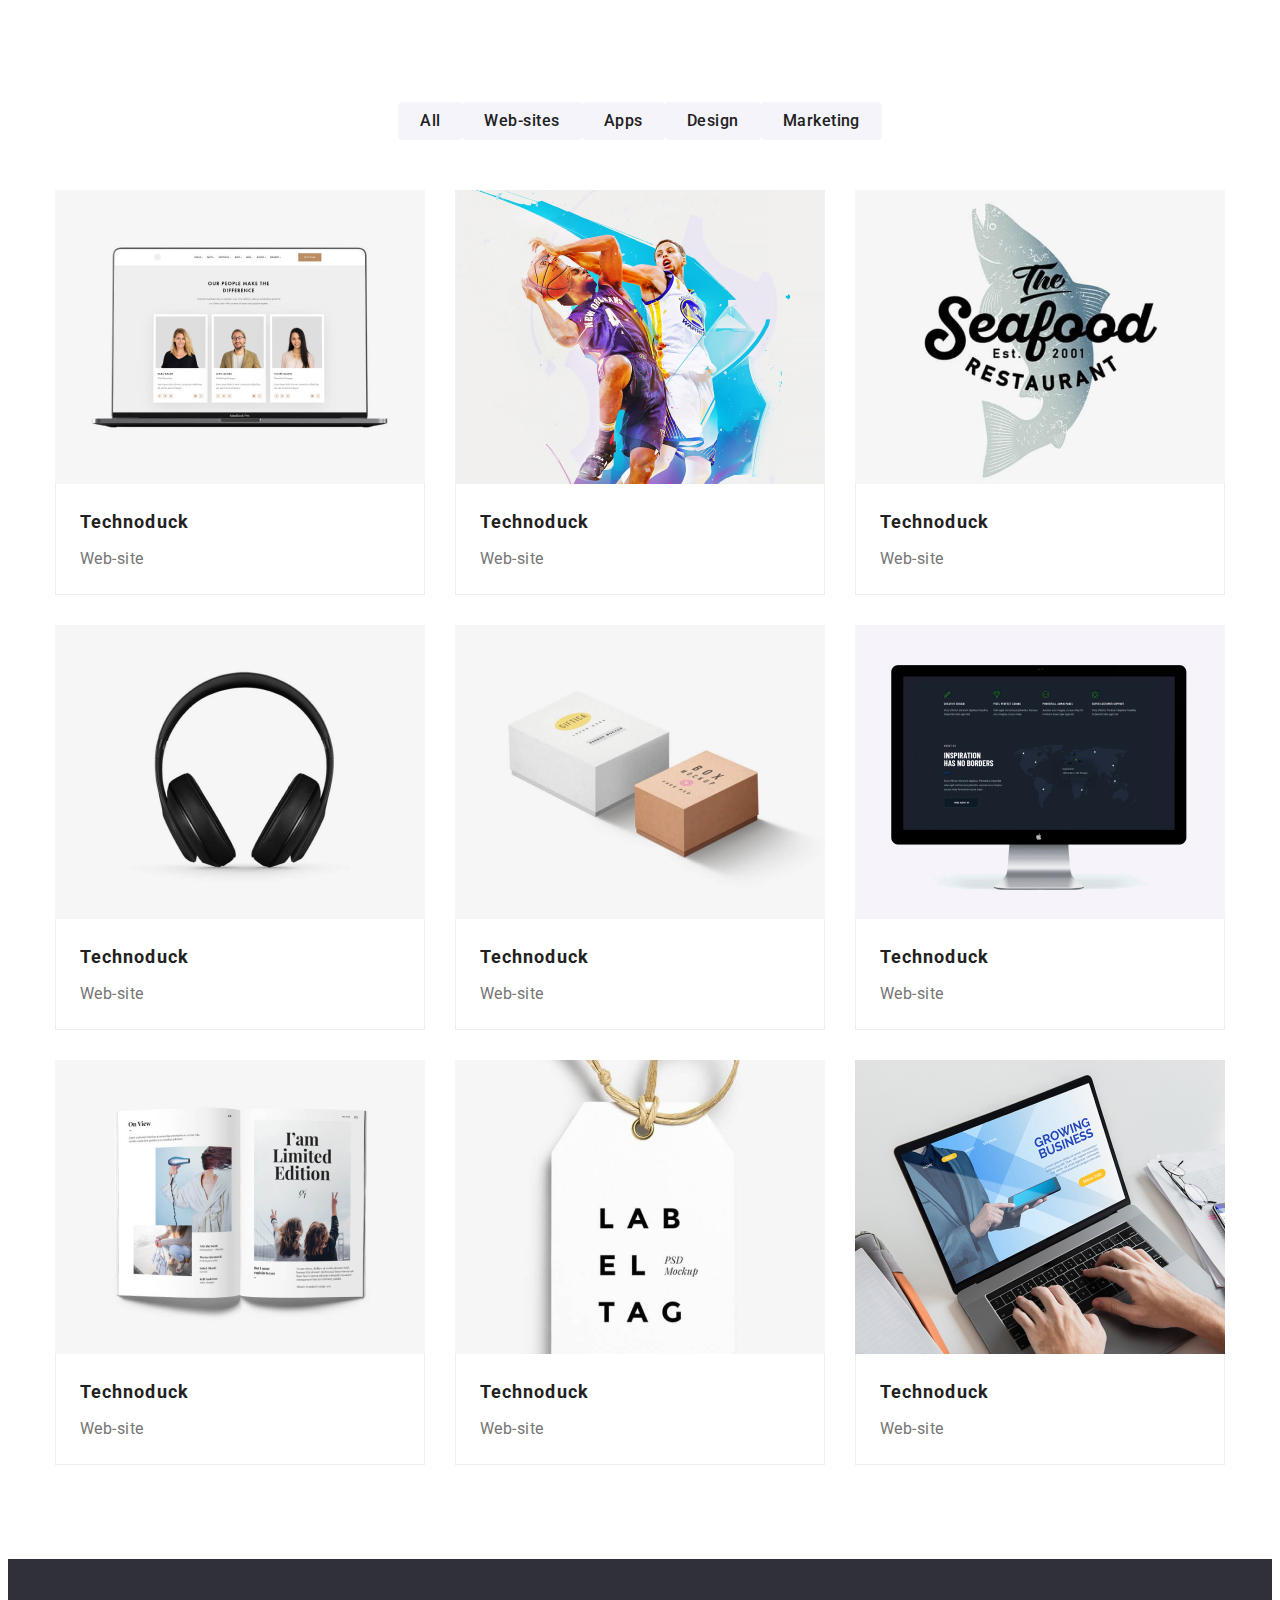
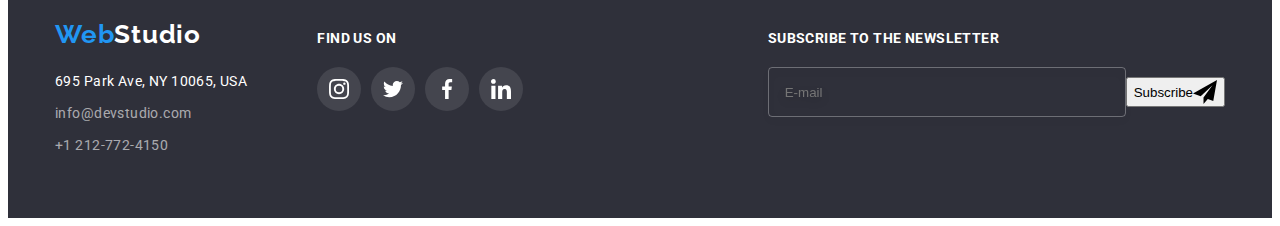
==== portfolio.html @ d6fa3bef "UP work" ====
<!DOCTYPE html>
<html lang="en">
    <head>
        <meta charset="UTF-8" />
        <meta http-equiv="X-UA-Compatible" content="IE=edge" />
        <meta name="viewport" content="width=device-width, initial-scale=1.0" />
        <link rel="preconnect" href="https://fonts.googleapis.com" />
        <link rel="preconnect" href="https://fonts.gstatic.com" crossorigin />
        <link href="https://fonts.googleapis.com/css2?family=Raleway:wght@700&family=Roboto:wght@400;500;700;900&display=swap"
          rel="stylesheet" />
        <link rel="stylesheet" href="https://cdnjs.cloudflare.com/ajax/libs/modern-normalize/1.1.0/modern-normalize.min.css"
          integrity="sha512-wpPYUAdjBVSE4KJnH1VR1HeZfpl1ub8YT/NKx4PuQ5NmX2tKuGu6U/JRp5y+Y8XG2tV+wKQpNHVUX03MfMFn9Q=="
          crossorigin="anonymous" referrerpolicy="no-referrer" />
        <link rel="stylesheet" href="./css/main.min.css" />
        <title>GOIT WORK 8</title>
      </head>
<body>
    <main>
        <section class="portfolio section">
            <div class="container">
                <h1 class="visually-hidden">portfolio</h1>
                <ul class="filter__list list">
                    <li class="filter__item">
                        <button class="filter__btn" type="button">All</button>
                    </li>
                    <li class="filter__item">
                        <button class="filter__btn" type="button">Web-sites</button>
                    </li>
                    <li class="filter__item">
                        <button class="filter__btn" type="button">Apps</button>
                    </li>
                    <li class="filter__item">
                        <button class="filter__btn" type="button">Design</button>
                    </li>
                    <li class="filter__item">
                        <button class="filter__btn" type="button">Marketing</button>
                    </li>
                </ul>
<ul class="portfolio__list list">
<li class="portfolio__item">
    <a class="portfolio__link link" href="">
    <div class="portfolio__card">
        <img class="img" srcset="
        ./images/projects/proj-9-354.jpg 354w, 
        ./images/projects/proj-9-370.jpg 370w,
        ./images/projects/proj-9-450.jpg 450w, 
        ./images/projects/proj-9-708.jpg 708w, 
        ./images/projects/proj-9-740.jpg 740w, 
        ./images/projects/proj-9-900.jpg 900w,"
      sizes=" (min-width: 1200px) 370px, (min-width: 768px) 354px, (min-width: 480px) 450px, 100vw"
      src="./images/projects/proj-1-354.jpg" alt="дизайн сайта Технокряк" />
      <div class="portfolio__dropdown">
        <p class="portfolio__dropdown--text">
            Technoduck is a state-of-the-art coronavirus distribution platform. Companies use this platform for digital espionage and attacks on competitors' secure servers.  
        </p>
      </div>
    </div>
    <div class="portfolio__description">
        <h2 class="portfolio__title">Technoduck</h2>
        <p class="portfolio__text">Web-site</p>
    </div>
</a>
</li>
<li class="portfolio__item">
    <a class="portfolio__link link" href="">
    <div class="portfolio__card">
        <img class="img" srcset="
        ./images/projects/proj-8-354.jpg 354w, 
        ./images/projects/proj-8-370.jpg 370w,
        ./images/projects/proj-8-450.jpg 450w, 
        ./images/projects/proj-8-708.jpg 708w, 
        ./images/projects/proj-8-740.jpg 740w, 
        ./images/projects/proj-8-900.jpg 900w,"
      sizes=" (min-width: 1200px) 370px, (min-width: 768px) 354px, (min-width: 480px) 450px, 100vw"
      src="./images/projects/proj-1-354.jpg" alt="дизайн сайта Технокряк" />
      <div class="portfolio__dropdown">
        <p class="portfolio__dropdown--text">
            Technoduck is a state-of-the-art coronavirus distribution platform. Companies use this platform for digital espionage and attacks on competitors' secure servers.  
        </p>
      </div>
    </div>
    <div class="portfolio__description">
        <h2 class="portfolio__title">Technoduck</h2>
        <p class="portfolio__text">Web-site</p>
    </div>
</a>
</li>
<li class="portfolio__item">
    <a class="portfolio__link link" href="">
    <div class="portfolio__card">
        <img class="img" srcset="
        ./images/projects/proj-7-354.jpg 354w, 
        ./images/projects/proj-7-370.jpg 370w,
        ./images/projects/proj-7-450.jpg 450w, 
        ./images/projects/proj-7-708.jpg 708w, 
        ./images/projects/proj-7-740.jpg 740w, 
        ./images/projects/proj-7-900.jpg 900w,"
      sizes=" (min-width: 1200px) 370px, (min-width: 768px) 354px, (min-width: 480px) 450px, 100vw"
      src="./images/projects/proj-1-354.jpg" alt="дизайн сайта Технокряк" />
      <div class="portfolio__dropdown">
        <p class="portfolio__dropdown--text">
            Technoduck is a state-of-the-art coronavirus distribution platform. Companies use this platform for digital espionage and attacks on competitors' secure servers.  
        </p>
      </div>
    </div>
    <div class="portfolio__description">
        <h2 class="portfolio__title">Technoduck</h2>
        <p class="portfolio__text">Web-site</p>
    </div>
</a>
</li>
<li class="portfolio__item">
    <a class="portfolio__link link" href="">
    <div class="portfolio__card">
        <img class="img" srcset="
        ./images/projects/proj-6-354.jpg 354w, 
        ./images/projects/proj-6-370.jpg 370w,
        ./images/projects/proj-6-450.jpg 450w, 
        ./images/projects/proj-6-708.jpg 708w, 
        ./images/projects/proj-6-740.jpg 740w, 
        ./images/projects/proj-6-900.jpg 900w,"
      sizes=" (min-width: 1200px) 370px, (min-width: 768px) 354px, (min-width: 480px) 450px, 100vw"
      src="./images/projects/proj-1-354.jpg" alt="дизайн сайта Технокряк" />
      <div class="portfolio__dropdown">
        <p class="portfolio__dropdown--text">
            Technoduck is a state-of-the-art coronavirus distribution platform. Companies use this platform for digital espionage and attacks on competitors' secure servers.  
        </p>
      </div>
    </div>
    <div class="portfolio__description">
        <h2 class="portfolio__title">Technoduck</h2>
        <p class="portfolio__text">Web-site</p>
    </div>
</a>
</li>
<li class="portfolio__item">
    <a class="portfolio__link link" href="">
    <div class="portfolio__card">
        <img class="img" srcset="
        ./images/projects/proj-5-354.jpg 354w, 
        ./images/projects/proj-5-370.jpg 370w,
        ./images/projects/proj-5-450.jpg 450w, 
        ./images/projects/proj-5-708.jpg 708w, 
        ./images/projects/proj-5-740.jpg 740w, 
        ./images/projects/proj-5-900.jpg 900w,"
      sizes=" (min-width: 1200px) 370px, (min-width: 768px) 354px, (min-width: 480px) 450px, 100vw"
      src="./images/projects/proj-1-354.jpg" alt="дизайн сайта Технокряк" />
      <div class="portfolio__dropdown">
        <p class="portfolio__dropdown--text">
            Technoduck is a state-of-the-art coronavirus distribution platform. Companies use this platform for digital espionage and attacks on competitors' secure servers.  
        </p>
      </div>
    </div>
    <div class="portfolio__description">
        <h2 class="portfolio__title">Technoduck</h2>
        <p class="portfolio__text">Web-site</p>
    </div>
</a>
</li>
<li class="portfolio__item">
    <a class="portfolio__link link" href="">
    <div class="portfolio__card">
        <img class="img" srcset="
        ./images/projects/proj-4-354.jpg 354w, 
        ./images/projects/proj-4-370.jpg 370w,
        ./images/projects/proj-4-450.jpg 450w, 
        ./images/projects/proj-4-708.jpg 708w, 
        ./images/projects/proj-4-740.jpg 740w, 
        ./images/projects/proj-4-900.jpg 900w,"
      sizes=" (min-width: 1200px) 370px, (min-width: 768px) 354px, (min-width: 480px) 450px, 100vw"
      src="./images/projects/proj-1-354.jpg" alt="дизайн сайта Технокряк" />
      <div class="portfolio__dropdown">
        <p class="portfolio__dropdown--text">
            Technoduck is a state-of-the-art coronavirus distribution platform. Companies use this platform for digital espionage and attacks on competitors' secure servers.  
        </p>
      </div>
    </div>
    <div class="portfolio__description">
        <h2 class="portfolio__title">Technoduck</h2>
        <p class="portfolio__text">Web-site</p>
    </div>
</a>
</li>
<li class="portfolio__item">
    <a class="portfolio__link link" href="">
    <div class="portfolio__card">
        <img class="img" srcset="
        ./images/projects/proj-3-354.jpg 354w, 
        ./images/projects/proj-3-370.jpg 370w,
        ./images/projects/proj-3-450.jpg 450w, 
        ./images/projects/proj-3-708.jpg 708w, 
        ./images/projects/proj-3-740.jpg 740w, 
        ./images/projects/proj-3-900.jpg 900w,"
      sizes=" (min-width: 1200px) 370px, (min-width: 768px) 354px, (min-width: 480px) 450px, 100vw"
      src="./images/projects/proj-1-354.jpg" alt="дизайн сайта Технокряк" />
      <div class="portfolio__dropdown">
        <p class="portfolio__dropdown--text">
            Technoduck is a state-of-the-art coronavirus distribution platform. Companies use this platform for digital espionage and attacks on competitors' secure servers.  
        </p>
      </div>
    </div>
    <div class="portfolio__description">
        <h2 class="portfolio__title">Technoduck</h2>
        <p class="portfolio__text">Web-site</p>
    </div>
</a>
</li>
<li class="portfolio__item">
    <a class="portfolio__link link" href="">
    <div class="portfolio__card">
        <img class="img" srcset="
        ./images/projects/proj-2-354.jpg 354w, 
        ./images/projects/proj-2-370.jpg 370w,
        ./images/projects/proj-2-450.jpg 450w, 
        ./images/projects/proj-2-708.jpg 708w, 
        ./images/projects/proj-2-740.jpg 740w, 
        ./images/projects/proj-2-900.jpg 900w,"
      sizes=" (min-width: 1200px) 370px, (min-width: 768px) 354px, (min-width: 480px) 450px, 100vw"
      src="./images/projects/proj-1-354.jpg" alt="дизайн сайта Технокряк" />
      <div class="portfolio__dropdown">
        <p class="portfolio__dropdown--text">
            Technoduck is a state-of-the-art coronavirus distribution platform. Companies use this platform for digital espionage and attacks on competitors' secure servers.  
        </p>
      </div>
    </div>
    <div class="portfolio__description">
        <h2 class="portfolio__title">Technoduck</h2>
        <p class="portfolio__text">Web-site</p>
    </div>
</a>
</li>
<li class="portfolio__item">
    <a class="portfolio__link link" href="">
    <div class="portfolio__card">
        <img class="img" srcset="
        ./images/projects/proj-1-354.jpg 354w, 
        ./images/projects/proj-1-370.jpg 370w,
        ./images/projects/proj-1-450.jpg 450w, 
        ./images/projects/proj-1-708.jpg 708w, 
        ./images/projects/proj-1-740.jpg 740w, 
        ./images/projects/proj-1-900.jpg 900w,"
      sizes=" (min-width: 1200px) 370px, (min-width: 768px) 354px, (min-width: 480px) 450px, 100vw"
      src="./images/projects/proj-1-354.jpg" alt="дизайн сайта Технокряк" />
      <div class="portfolio__dropdown">
        <p class="portfolio__dropdown--text">
            Technoduck is a state-of-the-art coronavirus distribution platform. Companies use this platform for digital espionage and attacks on competitors' secure servers.  
        </p>
      </div>
    </div>
    <div class="portfolio__description">
        <h2 class="portfolio__title">Technoduck</h2>
        <p class="portfolio__text">Web-site</p>
    </div>
</a>
</li>


</ul>



            </div>
        </section>
    </main>
    <footer class="footer">
        <div class="footer__bar container">
          <div class="footer__bar--contact">
            <div class="footer__info">
              <a class="logo link" href="./index.html" lang="en">Web<span class="logo--white">Studio</span></a>
              <address class="footer__address">
                <ul class="footer__address--list list">
                  <li class="footer__address--item">
                    <a class="footer__map map-link link" href="https://goo.gl/maps/tbNQQ5aqf2PmWXbj7" target="_blank"
                    rel="noopener noreferrer">
                    695 Park Ave, NY 10065, USA</a>
                  </li>
                  <li class="footer__address--item">
                    <a class="footer__contact link" href="mailto:info@example.com">info@devstudio.com</a>
                  </li>
                  <li class="footer__address--item">
                    <a class="footer__contact link" href="tel:+12127724150">+1 212-772-4150
                    </a>
                  </li>
                </ul>
              </address>
              </div>
      <div class="socials">
        <p class="socials__text">FIND US ON</p>
        <ul class="socials__list list">
          <li class="socials__item">
            <a class="socials__link link centering" href=""> 
              <svg class="socials__icon" width="20"
              height="20">
              <use href="./images/icons.svg#instagram"></use>
            </svg>  
            </a>
          </li>
          <li class="socials__item">
            <a class="socials__link link centering" href=""> 
              <svg class="socials__icon" width="20"
              height="20">
              <use href="./images/icons.svg#twitter"></use>
            </svg>  
            </a>
          </li>
          <li class="socials__item">
            <a class="socials__link link centering" href=""> 
              <svg class="socials__icon" width="20"
              height="20">
              <use href="./images/icons.svg#facebook"></use>
            </svg>  
            </a>
          </li>
          <li class="socials__item">
            <a class="socials__link link centering" href=""> 
              <svg class="socials__icon" width="20"
              height="20">
              <use href="./images/icons.svg#linkedin"></use>
            </svg>  
            </a>
          </li>
        </ul>
      </div>
      </div>
      <div class="subscribe">
        <label class="title" for="subscribe">Subscribe to the newsletter</label>
        <form class="subscribe__form centering" name="signup_form" autocomplete="on" novalidate>
          <input class="subscribe-mail-input" type="email" name="user-subscribe-email" placeholder="E-mail"
            id="subscribe" />
          <button class="subscribe-btn centering" type="submit">Subscribe
            <svg class="subscription-icon" width="24" height="24">
              <use href="./images/icons.svg#send"></use>
            </svg>
          </button>
        </form>
      </div>
      
      </footer>
</body>
</html>
---- css/main.min.css ----
:root{--header-bgd-color: #ffffff;--footer-bgd-color: #2f303a;--title-color: #212121;--text-color: #757575;--link-selection-solor: #2196f3;--hover-btn: #188ce8;--filter-btn-bgr: #f5f4fa;--team-color-bgr: #afb1b8;--border-color: #ececec;--animation-timing-function: 250ms cubic-bezier(0.4, 0, 0.2, 1)}.list{list-style:none;padding:0;margin:0}.link{text-decoration:none;color:currentColor}h1,h2,h3,h4,h5,h6,p,ul{margin-top:0;margin-bottom:0;padding:0}img{display:block;max-width:100%;height:auto}html{-webkit-box-sizing:border-box;box-sizing:border-box}*,*::before,*::after{-webkit-box-sizing:inherit;box-sizing:inherit}body{color:var(--text-color);font-family:"Roboto",sans-serif}.centering{display:-webkit-box;display:-ms-flexbox;display:flex;-webkit-box-pack:center;-ms-flex-pack:center;justify-content:center;-webkit-box-align:center;-ms-flex-align:center;align-items:center}.visually-hidden{position:absolute;white-space:nowrap;width:1px;height:1px;overflow:hidden;border:0;padding:0;clip:rect(0 0 0 0);-webkit-clip-path:inset(50%);clip-path:inset(50%);margin:-1px}.section{padding-top:60px;padding-bottom:60px}@media screen and (min-width: 1200px){.section{padding-top:94px;padding-bottom:94px}}.container{margin-left:auto;margin-right:auto;padding-left:15px;padding-right:15px}@media screen and (min-width: 480px){.container{width:480px}}@media screen and (min-width: 768px){.container{width:768px}}@media screen and (min-width: 1200px){.container{width:1200px}}.logo{font-family:"Raleway";font-weight:700;font-size:24px;line-height:1.16;letter-spacing:.03em;color:var(--link-selection-solor)}@media screen and (min-width: 1200px){.logo{font-size:26px;line-height:1.19}}.logo--black{color:#000}.logo--white{font-family:"Raleway";font-weight:700;font-size:26px;line-height:1.19;letter-spacing:.03em;color:var(--header-bgd-color)}.header{position:relative;border-bottom:1px solid var(--border-color)}.header-bar{height:60px;padding-top:10px;padding-bottom:10px;border-bottom:1px solid var(--border-color)}@media screen and (min-width: 768px){.header-bar{height:80px}}.header__logo{margin-right:88px}@media screen and (min-width: 1200px){.header__logo{margin-right:93px}}.header-bar,.nav-bar__list{display:-webkit-box;display:-ms-flexbox;display:flex;-webkit-box-align:center;-ms-flex-align:center;align-items:center;-webkit-box-pack:justify;-ms-flex-pack:justify;justify-content:space-between}@media screen and (max-width: 767px){.hidden{display:none}}.nav-bar__item{position:relative}.nav-bar__item:not(:last-child){margin-right:50px}.nav-bar__link{display:block;padding-top:32px;padding-bottom:32px;font-family:"Roboto";font-weight:500;font-size:14px;line-height:1.14;letter-spacing:.02em;color:var(--title-color);-webkit-transition:color var(--animation-timing-function);transition:color var(--animation-timing-function)}.nav-bar__link:hover,.nav-bar__link:focus{color:var(--link-selection-solor)}.nav-bar__link--active{color:var(--link-selection-solor)}@media screen and (min-width: 768px){.nav-bar__link--active::after{content:"";position:absolute;left:0;bottom:0;display:inline-block;width:100%;height:4px;background-color:var(--link-selection-solor);border-radius:2px}}.contacts{margin-left:90px}@media screen and (min-width: 1200px){.contacts{display:-webkit-box;display:-ms-flexbox;display:flex;-webkit-box-align:center;-ms-flex-align:center;align-items:center;margin-left:auto}}@media screen and (min-width: 1200px){.contacts__item+.contacts__item{margin-left:50px}}.contacts__item{display:inline-block}.contacts__link{padding:5px 0px;font-weight:500;font-size:12px;line-height:1.16;letter-spacing:.02em;-webkit-transition:color var(--animation-timing-function);transition:color var(--animation-timing-function)}.contacts__link:hover,.contacts__link:focus{color:var(--link-selection-solor)}@media screen and (min-width: 1200px){.contacts__link{font-size:14px;line-height:1.14;padding:32px 0px}}.contacts__icon{margin-right:8px;fill:currentColor}@media screen and (min-width: 1200px){.contacts__icon{margin-right:10px}}.menu-icon__burger{opacity:1}.menu-icon__close{opacity:0}.mob-menu__btn.is-open .menu-icon__burger{opacity:0}.mob-menu__btn.is-open .menu-icon__close{opacity:1}.mob-menu{position:fixed;top:0;left:0;-webkit-transform:translate(100%, 0%);transform:translate(100%, 0%);display:-webkit-box;display:-ms-flexbox;display:flex;-webkit-box-orient:vertical;-webkit-box-direction:normal;-ms-flex-direction:column;flex-direction:column;width:100%;height:100%;padding:48px 40px;background-color:var(--header-bgd-color);-webkit-box-shadow:0px 4px 8px rgba(0,0,0,.04),0px 2px 4px rgba(0,0,0,.08),0px 1px 3px rgba(0,0,0,.16);box-shadow:0px 4px 8px rgba(0,0,0,.04),0px 2px 4px rgba(0,0,0,.08),0px 1px 3px rgba(0,0,0,.16);-webkit-transition:-webkit-transform var(--animation-timing-function);transition:-webkit-transform var(--animation-timing-function);transition:transform var(--animation-timing-function);transition:transform var(--animation-timing-function), -webkit-transform var(--animation-timing-function)}.mob-menu-nav__item:not(:last-child){margin-bottom:32px}.mob-menu.is-open{-webkit-transform:translate(0%, 0%);transform:translate(0%, 0%)}.mob-menu-nav{margin-bottom:auto;font-style:normal;font-weight:500;font-size:40px;line-height:1.17;letter-spacing:.02em;color:#212121}.mob-menu-nav--active{color:var(--link-selection-solor)}.mob-menu-contacts{margin-bottom:64px}.mob-menu-contacts__item:not(:last-child){margin-bottom:32px}.mob-menu-contacts__tel{font-weight:500;font-size:34px;line-height:1.17;letter-spacing:.02em;color:var(--link-selection-solor)}.mob-menu-contacts__mail{font-weight:500;font-size:24px;line-height:28px;letter-spacing:.02em;color:var(--text-color)}.mob-menu-socials{display:-webkit-box;display:-ms-flexbox;display:flex;-webkit-box-align:baseline;-ms-flex-align:baseline;align-items:baseline;font-weight:500;font-size:18px;line-height:1.22px;letter-spacing:.02em;color:var(--link-selection-solor)}.mob-menu-socials__item{display:-webkit-box;display:-ms-flexbox;display:flex;-webkit-box-align:center;-ms-flex-align:center;align-items:center;height:22px}.mob-menu-socials__item:not(:last-child){border-right:1px solid rgba(33,33,33,.2)}.mob-menu-socials__link{display:inline-block;padding-left:10px;padding-right:10px}.mob-menu-socials__link.first{padding-left:0}.hero{padding:118px 0px;margin-left:auto;margin-right:auto;max-width:480px;text-align:center;background-position:center;background-repeat:no-repeat;background-size:cover;background-image:-webkit-gradient(linear, left top, right top, from(rgba(47, 48, 58, 0.4)), to(rgba(47, 48, 58, 0.4))),url(../images/hero/sm-hero.jpg);background-image:linear-gradient(to right, rgba(47, 48, 58, 0.4), rgba(47, 48, 58, 0.4)),url(../images/hero/sm-hero.jpg)}@media(min-device-pixel-ratio: 2),(-webkit-min-device-pixel-ratio: 2),(min-resolution: 192dpi),(min-resolution: 2dppx){.hero{background-image:-webkit-gradient(linear, left top, right top, from(rgba(47, 48, 58, 0.4)), to(rgba(47, 48, 58, 0.4))),url(../images/hero/sm-hero@2x.jpg);background-image:linear-gradient(to right, rgba(47, 48, 58, 0.4), rgba(47, 48, 58, 0.4)),url(../images/hero/sm-hero@2x.jpg)}}@media screen and (min-width: 768px){.hero{max-width:768px;background-image:-webkit-gradient(linear, left top, right top, from(rgba(47, 48, 58, 0.4)), to(rgba(47, 48, 58, 0.4))),url(../images/hero/md-hero.jpg);background-image:linear-gradient(to right, rgba(47, 48, 58, 0.4), rgba(47, 48, 58, 0.4)),url(../images/hero/md-hero.jpg)}}@media screen and (min-width: 768px)and (min-device-pixel-ratio: 2),screen and (min-width: 768px)and (-webkit-min-device-pixel-ratio: 2),screen and (min-width: 768px)and (min-resolution: 192dpi),screen and (min-width: 768px)and (min-resolution: 2dppx){.hero{background-image:-webkit-gradient(linear, left top, right top, from(rgba(47, 48, 58, 0.4)), to(rgba(47, 48, 58, 0.4))),url(../images/hero/md-hero@2x.jpg);background-image:linear-gradient(to right, rgba(47, 48, 58, 0.4), rgba(47, 48, 58, 0.4)),url(../images/hero/md-hero@2x.jpg)}}@media screen and (min-width: 1200px){.hero{max-width:1600px;background-image:-webkit-gradient(linear, left top, right top, from(rgba(47, 48, 58, 0.4)), to(rgba(47, 48, 58, 0.4))),url(../images/hero/bg-hero.jpg);background-image:linear-gradient(to right, rgba(47, 48, 58, 0.4), rgba(47, 48, 58, 0.4)),url(../images/hero/bg-hero.jpg);padding:200px 0px;height:600px}}@media screen and (min-width: 1200px)and (min-device-pixel-ratio: 2),screen and (min-width: 1200px)and (-webkit-min-device-pixel-ratio: 2),screen and (min-width: 1200px)and (min-resolution: 192dpi),screen and (min-width: 1200px)and (min-resolution: 2dppx){.hero{background-image:-webkit-gradient(linear, left top, right top, from(rgba(47, 48, 58, 0.4)), to(rgba(47, 48, 58, 0.4))),url(../images/hero/bg-hero@2x.jpg);background-image:linear-gradient(to right, rgba(47, 48, 58, 0.4), rgba(47, 48, 58, 0.4)),url(../images/hero/bg-hero@2x.jpg)}}.hero__title{max-width:360px;margin-left:auto;margin-right:auto;margin-bottom:30px;font-weight:900;font-size:26px;line-height:1.62;letter-spacing:.06em;text-transform:uppercase;color:var(--header-bgd-color)}@media screen and (min-width: 1200px){.hero__title{max-width:696px;font-size:44px;line-height:1.36}}.hero__btn{padding:10px 19px 10px 20px;min-width:200px;border:0px;font-family:inherit;font-weight:700;font-size:16px;line-height:1.88;-webkit-box-align:center;-ms-flex-align:center;align-items:center;color:var(--header-bgd-color);background-color:var(--link-selection-solor);letter-spacing:.06em;cursor:pointer;-webkit-box-shadow:0px 4px 4px rgba(0,0,0,.15);box-shadow:0px 4px 4px rgba(0,0,0,.15);border-radius:4px;-webkit-transition:background-color var(--animation-timing-function);transition:background-color var(--animation-timing-function)}@media screen and (min-width: 768px){.features__list{display:-webkit-box;display:-ms-flexbox;display:flex;-ms-flex-wrap:wrap;flex-wrap:wrap;margin:-15px}}.features__item{width:100%;padding-left:auto;padding-right:auto}.features__item:not(:last-child){margin-bottom:30px}@media screen and (min-width: 768px){.features__item{margin:15px;-ms-flex-preferred-size:calc((100% - 60px)/2);flex-basis:calc((100% - 60px)/2)}}@media screen and (min-width: 1200px){.features__item{margin:15px;-ms-flex-preferred-size:calc((100% - 120px)/4);flex-basis:calc((100% - 120px)/4)}}.features__icon--bg{width:100%;height:120px;padding:25px;text-align:center;margin-bottom:30px;background:var(--filter-btn-bgr);border-radius:4px}.features__title{text-align:center;margin-bottom:10px;font-size:14px;line-height:1.14;letter-spacing:.03em;text-transform:uppercase;color:var(--title-color)}@media screen and (min-width: 768px){.features__title{text-align:left}}.features__text{width:100%;font-size:14px;line-height:1.71;letter-spacing:.03em}.work{padding-top:0}@media screen and (max-width: 1199px){.work{display:none}}.work__title{margin-bottom:30px;font-weight:700;font-size:28px;line-height:1.17;text-align:center;letter-spacing:.03em;color:var(--title-color)}@media screen and (min-width: 1200px){.work__title{margin-bottom:50px;font-size:36px;line-height:1.16}}.work__list{display:-webkit-box;display:-ms-flexbox;display:flex}.work__item:not(:last-child){margin-right:30px}.work__card{position:relative}.work__about{position:absolute;left:0;bottom:0;width:100%;height:70px;background:rgba(47,48,58,.8)}.work__text{font-weight:700;font-size:14px;line-height:1.14;letter-spacing:.03em;text-transform:uppercase;color:var(--header-bgd-color)}.team{background-color:var(--filter-btn-bgr)}.team__title{margin-bottom:30px;font-weight:700;font-size:28px;line-height:1.17;text-align:center;letter-spacing:.03em;color:var(--title-color)}@media screen and (min-width: 768px){.team__list{display:-webkit-box;display:-ms-flexbox;display:flex;-ms-flex-wrap:wrap;flex-wrap:wrap;margin:-15px}}@media screen and (min-width: 1200px){.team__list{margin:0;-ms-flex-wrap:nowrap;flex-wrap:nowrap}}.team__item{background:var(--header-bgd-color);-webkit-box-shadow:0px 1px 3px rgba(0,0,0,.12),0px 1px 1px rgba(0,0,0,.14),0px 2px 1px rgba(0,0,0,.2);box-shadow:0px 1px 3px rgba(0,0,0,.12),0px 1px 1px rgba(0,0,0,.14),0px 2px 1px rgba(0,0,0,.2);border-radius:0px 0px 4px 4px}@media screen and (max-width: 767px){.team__item:not(:last-child){margin-bottom:30px}}@media screen and (min-width: 768px)and (max-width: 1199px){.team__item{margin:15px;-ms-flex-preferred-size:calc((100% - 60px)/2);flex-basis:calc((100% - 60px)/2)}}@media screen and (min-width: 1200px){.team__item:not(:last-child){margin-right:30px;-ms-flex-preferred-size:calc((100% - 90px)/4);flex-basis:calc((100% - 90px)/4)}}.team__card{text-align:center;width:100%;padding-top:30px;padding-bottom:24px}.team__card--title{margin-bottom:10px;font-weight:500;font-size:16px;line-height:1.18;text-align:center;letter-spacing:.03em;color:var(--title-color)}.team__text--card{margin-bottom:16px;font-size:16px;line-height:1.18;text-align:center;letter-spacing:.03em}.team__social{width:206px;height:44px;margin-left:auto;margin-right:auto;color:var(--team-color-bgr)}.team__social--list{display:-webkit-box;display:-ms-flexbox;display:flex;-webkit-box-align:center;-ms-flex-align:center;align-items:center;-webkit-box-pack:justify;-ms-flex-pack:justify;justify-content:space-between}.team__social--list .item{width:44px;height:44px;border-radius:50%}.team__social--link{width:44px;height:44px;border-radius:50%;-webkit-transition:background-color var(--animation-timing-function),color var(--animation-timing-function);transition:background-color var(--animation-timing-function),color var(--animation-timing-function)}.team__social--link:hover,.team__social--link:focus{background-color:var(--link-selection-solor);color:var(--header-bgd-color)}.team__social--icon{fill:currentColor}.client__title{margin-bottom:30px;font-weight:700;font-size:28px;line-height:1.17;text-align:center;letter-spacing:.03em;color:var(--title-color)}.client__list{display:-webkit-box;display:-ms-flexbox;display:flex;-ms-flex-wrap:wrap;flex-wrap:wrap;margin:-15px}@media screen and (min-width: 1200px){.client__list{margin:0}}.client__item{-ms-flex-preferred-size:calc((100% - 60px)/2);flex-basis:calc((100% - 60px)/2);height:92px;color:var(--team-color-bgr);margin:15px}@media screen and (min-width: 768px){.client__item{-ms-flex-preferred-size:calc((100% - 90px)/3);flex-basis:calc((100% - 90px)/3)}}@media screen and (min-width: 1200px){.client__item{-ms-flex-preferred-size:calc((100% - 150px)/6);flex-basis:calc((100% - 150px)/6);margin:0}}@media screen and (min-width: 1200px){.client__item:not(:last-child){margin-right:30px}}.client__link{width:100%;height:100%;border:1px solid var(--team-color-bgr);border-radius:4px;-webkit-transition:border-color var(--animation-timing-function),color var(--animation-timing-function);transition:border-color var(--animation-timing-function),color var(--animation-timing-function)}.client__link:hover,.client__link:focus{border-color:var(--link-selection-solor);color:var(--link-selection-solor)}.client__icon{fill:currentColor}.footer{padding-top:60px;padding-bottom:60px;background-color:var(--footer-bgd-color)}@media screen and (max-width: 1199px){.footer{text-align:center}}@media screen and (min-width: 1200px){.footer__bar{display:-webkit-box;display:-ms-flexbox;display:flex;-webkit-box-align:baseline;-ms-flex-align:baseline;align-items:baseline}}@media screen and (min-width: 768px){.footer__bar--contact{display:-webkit-box;display:-ms-flexbox;display:flex;-ms-flex-pack:distribute;justify-content:space-around;-webkit-box-align:baseline;-ms-flex-align:baseline;align-items:baseline}}.footer__info{max-width:231px}@media screen and (max-width: 767px){.footer__info{margin-left:auto;margin-right:auto}}.footer__address{margin-top:20px;margin-bottom:60px;font-style:normal}@media screen and (min-width: 1200px){.footer__address{margin-bottom:0}}.footer__address--item{margin-bottom:8px}.footer__address--item:last-child{margin-bottom:0}.footer__map{font-size:14px;line-height:1.71;letter-spacing:.03em;color:var(--header-bgd-color)}.footer__contact{font-size:14px;line-height:1.71;letter-spacing:.03em;color:rgba(255,255,255,.6)}.socials{margin-bottom:60px}@media screen and (min-width: 768px){.socials{margin-left:70px}}@media screen and (min-width: 1200px){.socials{margin-bottom:0}}.socials__title{display:inline-block;margin-bottom:20px;font-weight:700;font-size:14px;line-height:1.14;letter-spacing:.03em;text-transform:uppercase;color:var(--header-bgd-color)}.socials__text{display:inline-block;margin-bottom:20px;font-weight:700;font-size:14px;line-height:1.14;letter-spacing:.03em;text-transform:uppercase;color:var(--header-bgd-color)}.socials__list{display:-webkit-box;display:-ms-flexbox;display:flex}@media screen and (max-width: 1199px){.socials__list{-webkit-box-pack:center;-ms-flex-pack:center;justify-content:center}}.socials__item:not(:last-child){margin-right:10px}.socials__link{width:44px;height:44px;border-radius:50%;color:var(--header-bgd-color);background-color:rgba(255,255,255,.1);-webkit-transition:background-color var(--animation-timing-function);transition:background-color var(--animation-timing-function)}.socials__link:hover,.socials__link:focus{background-color:var(--link-selection-solor)}.socials__icon{fill:currentColor}.subscribe{margin-left:auto}.subscribe .title{display:inline-block;margin-bottom:20px;font-weight:700;font-size:14px;line-height:1.14;letter-spacing:.03em;text-transform:uppercase;color:var(--header-bgd-color)}@media screen and (max-width: 1199px){.subscribe__form{display:block}}.subscribe-mail-input{width:100%;height:50px;padding-top:15px;padding-left:16px;padding-bottom:15px;margin-bottom:20px;color:var(--header-bgd-color);background-color:rgba(0,0,0,0);border:1px solid rgba(255,255,255,.3);-webkit-filter:drop-shadow(0px 4px 4px rgba(0, 0, 0, 0.15));filter:drop-shadow(0px 4px 4px rgba(0, 0, 0, 0.15));border-radius:4px}@media screen and (min-width: 768px){.subscribe-mail-input{width:450px}}@media screen and (min-width: 1200px){.subscribe-mail-input{max-width:358px;margin-bottom:0}}.subscribe__btn{margin-left:auto;margin-right:auto;min-width:200px;height:50px;font-weight:700;font-size:16px;line-height:1.88;letter-spacing:.06em;color:var(--header-bgd-color);background-color:var(--link-selection-solor);-webkit-box-shadow:0px 4px 4px rgba(0,0,0,.15);box-shadow:0px 4px 4px rgba(0,0,0,.15);border:none;border-radius:4px;-webkit-transition:background-color var(--animation-timing-function);transition:background-color var(--animation-timing-function)}.subscribe__btn:hover,.subscribe__btn:focus{cursor:pointer;background-color:var(--hover-btn)}@media screen and (min-width: 1199px){.subscribe__btn{margin-left:12px}}.subscription__icon{margin-left:10px;fill:currentColor}.modal-title{margin-bottom:12px;font-weight:700;font-size:20px;line-height:1.15;text-align:center;letter-spacing:.03em;color:var(--title-color)}.input-label{display:inline-block;margin-bottom:4px;font-size:12px;line-height:1.16;letter-spacing:.01em;color:var(--text-color)}.input-field{position:relative;margin-bottom:10px;color:var(--title-color)}.input-field:focus-within{color:var(--link-selection-solor)}.modal-input{width:100%;padding-left:42px;height:40px;color:var(--title-color);border:1px solid rgba(33,33,33,.2);border-radius:4px;-webkit-transition:color var(--animation-timing-function),border-color var(--animation-timing-function);transition:color var(--animation-timing-function),border-color var(--animation-timing-function)}.modal-input:focus{border-color:var(--link-selection-solor);outline:none}.input-icon{position:absolute;top:50%;left:21px;-webkit-transform:translate(-50%, -50%);transform:translate(-50%, -50%);fill:currentColor}.modal-input.coment{margin-bottom:20px;padding:12px 16px;height:120px;font-size:14px;line-height:1.14;letter-spacing:.01em;color:rgba(117,117,117,.5);resize:none}.modal-input.coment:placeholder{font-weight:400;font-size:14px;line-height:1.14;letter-spacing:.01em;color:rgba(117,117,117,.5)}.check-box{position:absolute}.check-box:checked~.icon-checked{opacity:1}.check-box:checked~.icon-unchecked{opacity:0}.accept{display:inline-block;position:relative;margin-left:0}@media screen and (min-width: 1200px){.accept{margin-left:15px}}.custom-box{display:inline-block;width:16px;height:15px}.icon-unchecked{position:absolute;top:50%;left:0;-webkit-transform:translateY(-50%);transform:translateY(-50%);-webkit-transition:opacity var(--animation-timing-function);transition:opacity var(--animation-timing-function)}.icon-checked{position:absolute;top:50%;left:0;-webkit-transform:translateY(-50%);transform:translateY(-50%);opacity:0;-webkit-transition:opacity var(--animation-timing-function);transition:opacity var(--animation-timing-function)}.police-accept{display:inline-block;padding-left:23px;font-size:12px;line-height:1.16;letter-spacing:.03em;color:var(--text-color)}@media screen and (min-width: 1200px){.police-accept{font-size:14px;line-height:1.71}}.accept-accent{font-size:12px;line-height:1.16;letter-spacing:.03em;color:var(--link-selection-solor)}@media screen and (min-width: 1200px){.accept-accent{font-size:14px;line-height:1.71}}.subscribe-btn.send{margin-top:31px;margin-left:auto;margin-right:auto}.backdrop{position:fixed;top:0;left:0;width:100%;height:100%;opacity:1;background-color:rgba(0,0,0,.2);-webkit-transition:opacity var(--animation-timing-function);transition:opacity var(--animation-timing-function)}.backdrop.is-hidden{opacity:0;pointer-events:none}.backdrop.is-hidden .modal{-webkit-transform:translate(-50%, -50%) scale(0.9);transform:translate(-50%, -50%) scale(0.9)}.modal{position:absolute;top:50%;left:50%;-webkit-transform:translate(-50%, -50%) scale(1);transform:translate(-50%, -50%) scale(1);height:auto;padding:40px;background-color:var(--header-bgd-color);-webkit-box-shadow:0px 1px 3px rgba(0,0,0,.12),0px 1px 1px rgba(0,0,0,.14),0px 2px 1px rgba(0,0,0,.2);box-shadow:0px 1px 3px rgba(0,0,0,.12),0px 1px 1px rgba(0,0,0,.14),0px 2px 1px rgba(0,0,0,.2);border-radius:4px;-webkit-transition:-webkit-transform var(--animation-timing-function);transition:-webkit-transform var(--animation-timing-function);transition:transform var(--animation-timing-function);transition:transform var(--animation-timing-function), -webkit-transform var(--animation-timing-function)}@media screen and (min-width: 480px){.modal{width:450px}}@media screen and (min-width: 1200px){.modal{width:520px;height:auto}}.modal .close{position:absolute;top:8px;right:8px;width:30px;height:30px;background-color:var(--header-bgd-color);border:1px solid rgba(0,0,0,.1);border-radius:50%;cursor:pointer}.filter__list{display:-webkit-box;display:-ms-flexbox;display:flex;-ms-flex-wrap:wrap;flex-wrap:wrap;-webkit-box-pack:start;-ms-flex-pack:start;justify-content:start;margin-bottom:40px}@media screen and (min-width: 768px){.filter__list{margin-bottom:30px;-ms-flex-wrap:nowrap;flex-wrap:nowrap;-webkit-box-pack:center;-ms-flex-pack:center;justify-content:center}}@media screen and (min-width: 1200px){.filter__list{margin-bottom:50px}}.filters-item:not(:last-child){margin-right:8px}@media screen and (max-width: 767px){.filters-item:not(:last-child){margin-bottom:15px}}.filter__btn{padding:6px 22px;font-family:inherit;font-weight:500;font-size:16px;line-height:1.62;text-align:center;letter-spacing:.03em;color:var(--title-color);background-color:var(--filter-btn-bgr);border-radius:4px;border:0;-webkit-transition:background-color var(--animation-timing-function),color var(--animation-timing-function),-webkit-box-shadow var(--animation-timing-function);transition:background-color var(--animation-timing-function),color var(--animation-timing-function),-webkit-box-shadow var(--animation-timing-function);transition:background-color var(--animation-timing-function),box-shadow var(--animation-timing-function),color var(--animation-timing-function);transition:background-color var(--animation-timing-function),box-shadow var(--animation-timing-function),color var(--animation-timing-function),-webkit-box-shadow var(--animation-timing-function)}.filter__btn:hover,.filter__btn:focus{background-color:var(--link-selection-solor);-webkit-box-shadow:0px 3px 1px rgba(0,0,0,.1),0px 1px 2px rgba(0,0,0,.08),0px 2px 2px rgba(0,0,0,.12);box-shadow:0px 3px 1px rgba(0,0,0,.1),0px 1px 2px rgba(0,0,0,.08),0px 2px 2px rgba(0,0,0,.12);color:var(--header-bgd-color);cursor:pointer}@media screen and (min-width: 768px){.portfolio__list{display:-webkit-box;display:-ms-flexbox;display:flex;-ms-flex-wrap:wrap;flex-wrap:wrap;margin:-15px}}.portfolio__item{max-width:450px}@media screen and (max-width: 767px){.portfolio__item:not(:last-child){margin-bottom:30px}}@media screen and (min-width: 768px){.portfolio__item{margin:15px;width:calc((100% - 60px)/2)}}@media screen and (min-width: 1200px){.portfolio__item{margin:15px;width:calc((100% - 90px)/3)}}.portfolio__link{display:inline-block;width:100%;-webkit-transition:-webkit-box-shadow var(--animation-timing-function);transition:-webkit-box-shadow var(--animation-timing-function);transition:box-shadow var(--animation-timing-function);transition:box-shadow var(--animation-timing-function), -webkit-box-shadow var(--animation-timing-function)}.portfolio__link:hover,.portfolio__link:focus{-webkit-box-shadow:0px 1px 1px rgba(0,0,0,.12),0px 4px 4px rgba(0,0,0,.06),1px 4px 6px rgba(0,0,0,.16);box-shadow:0px 1px 1px rgba(0,0,0,.12),0px 4px 4px rgba(0,0,0,.06),1px 4px 6px rgba(0,0,0,.16)}.portfolio__link:hover .portfolio__dropdown{-webkit-transform:translateY(0px);transform:translateY(0px)}.portfolio__card{position:relative;overflow:hidden}.portfolio__dropdown{position:absolute;left:0;bottom:0;width:100%;height:100%;padding:77px 24px 0px;background:rgba(33,150,243,.9);-webkit-transform:translateY(100%);transform:translateY(100%);-webkit-transition:-webkit-transform var(--animation-timing-function);transition:-webkit-transform var(--animation-timing-function);transition:transform var(--animation-timing-function);transition:transform var(--animation-timing-function), -webkit-transform var(--animation-timing-function)}@media screen and (min-width: 768px){.portfolio__dropdown{padding:49px 24px 0}}@media screen and (min-width: 1200px){.portfolio__dropdown{padding:63px 24px 0}}.portfolio__dropdown--text{font-size:18px;line-height:1.56;letter-spacing:.03em;color:var(--header-bgd-color)}.portfolio__description{width:100%;padding:20px 24px;border:1px solid #eee;border-top:0;background-color:var(--header-bgd-color)}.portfolio__title{margin-bottom:4px;font-weight:700;font-size:18px;line-height:2;letter-spacing:.06em;color:var(--title-color)}.portfolio__text{font-size:16px;line-height:1.88;letter-spacing:.03em}/*# sourceMappingURL=main.min.css.map */
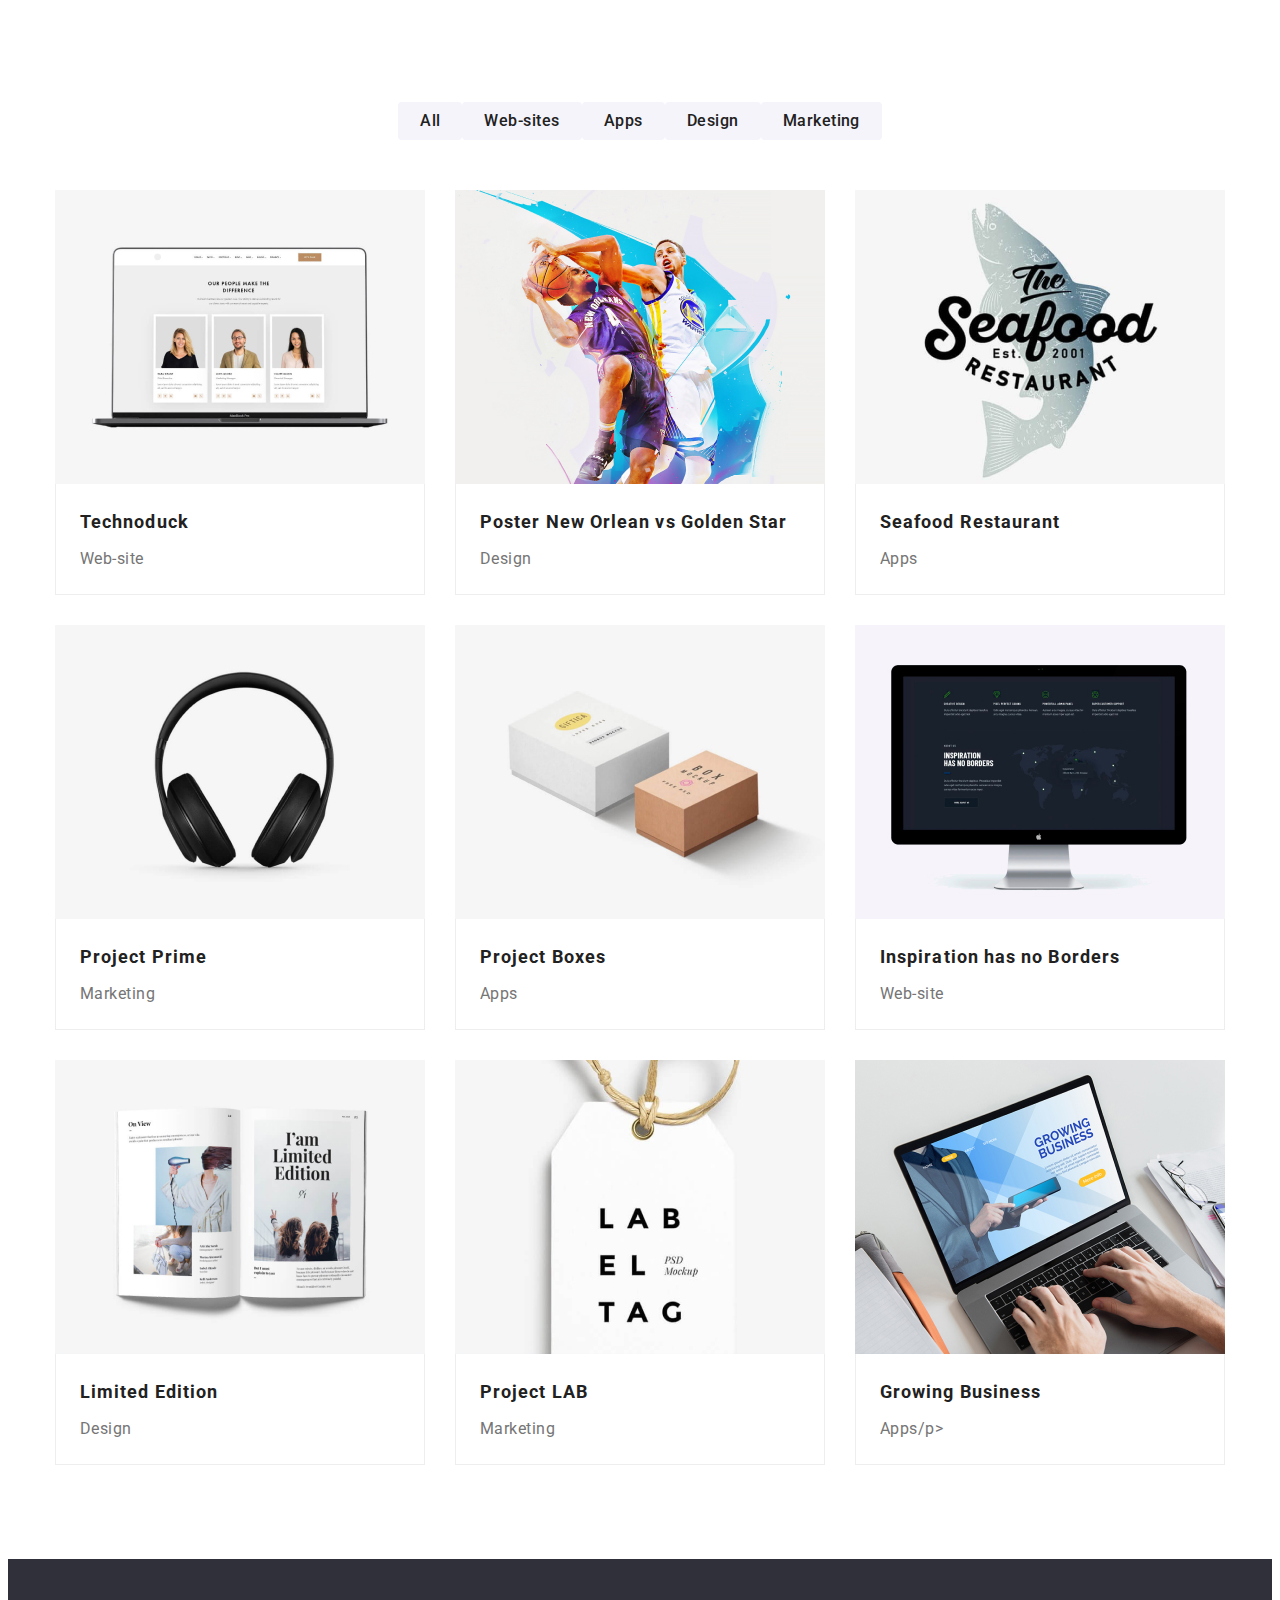
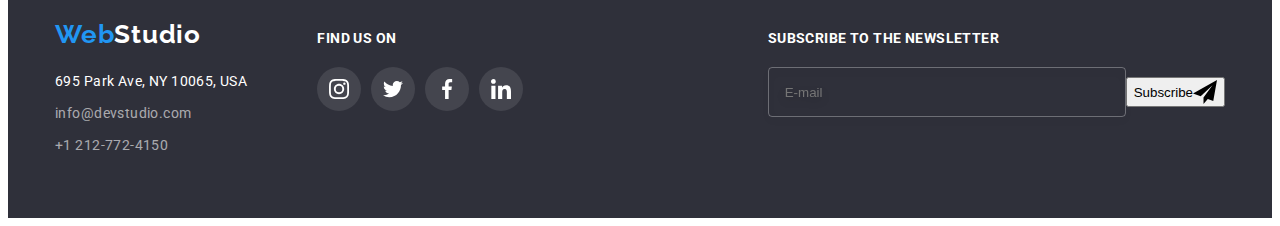
==== commit 4d89c08d: "UP alt" ====
--- a/portfolio.html
+++ b/portfolio.html
@@ -48,7 +48,7 @@
         ./images/projects/proj-9-740.jpg 740w, 
         ./images/projects/proj-9-900.jpg 900w,"
       sizes=" (min-width: 1200px) 370px, (min-width: 768px) 354px, (min-width: 480px) 450px, 100vw"
-      src="./images/projects/proj-1-354.jpg" alt="дизайн сайта Технокряк" />
+      src="./images/projects/proj-1-354.jpg" alt="Technoduck" />
       <div class="portfolio__dropdown">
         <p class="portfolio__dropdown--text">
             Technoduck is a state-of-the-art coronavirus distribution platform. Companies use this platform for digital espionage and attacks on competitors' secure servers.  
@@ -72,16 +72,16 @@
         ./images/projects/proj-8-740.jpg 740w, 
         ./images/projects/proj-8-900.jpg 900w,"
       sizes=" (min-width: 1200px) 370px, (min-width: 768px) 354px, (min-width: 480px) 450px, 100vw"
-      src="./images/projects/proj-1-354.jpg" alt="дизайн сайта Технокряк" />
-      <div class="portfolio__dropdown">
-        <p class="portfolio__dropdown--text">
-            Technoduck is a state-of-the-art coronavirus distribution platform. Companies use this platform for digital espionage and attacks on competitors' secure servers.  
-        </p>
-      </div>
-    </div>
-    <div class="portfolio__description">
-        <h2 class="portfolio__title">Technoduck</h2>
-        <p class="portfolio__text">Web-site</p>
+      src="./images/projects/proj-1-354.jpg" alt="Poster New Orlean vs Golden Star" />
+      <div class="portfolio__dropdown">
+        <p class="portfolio__dropdown--text">
+            Technoduck is a state-of-the-art coronavirus distribution platform. Companies use this platform for digital espionage and attacks on competitors' secure servers.  
+        </p>
+      </div>
+    </div>
+    <div class="portfolio__description">
+        <h2 class="portfolio__title">Poster New Orlean vs Golden Star</h2>
+        <p class="portfolio__text">Design</p>
     </div>
 </a>
 </li>
@@ -96,16 +96,16 @@
         ./images/projects/proj-7-740.jpg 740w, 
         ./images/projects/proj-7-900.jpg 900w,"
       sizes=" (min-width: 1200px) 370px, (min-width: 768px) 354px, (min-width: 480px) 450px, 100vw"
-      src="./images/projects/proj-1-354.jpg" alt="дизайн сайта Технокряк" />
-      <div class="portfolio__dropdown">
-        <p class="portfolio__dropdown--text">
-            Technoduck is a state-of-the-art coronavirus distribution platform. Companies use this platform for digital espionage and attacks on competitors' secure servers.  
-        </p>
-      </div>
-    </div>
-    <div class="portfolio__description">
-        <h2 class="portfolio__title">Technoduck</h2>
-        <p class="portfolio__text">Web-site</p>
+      src="./images/projects/proj-1-354.jpg" alt="Seafood Restaurant " />
+      <div class="portfolio__dropdown">
+        <p class="portfolio__dropdown--text">
+            Technoduck is a state-of-the-art coronavirus distribution platform. Companies use this platform for digital espionage and attacks on competitors' secure servers.  
+        </p>
+      </div>
+    </div>
+    <div class="portfolio__description">
+        <h2 class="portfolio__title">Seafood Restaurant</h2>
+        <p class="portfolio__text">Apps</p>
     </div>
 </a>
 </li>
@@ -120,16 +120,16 @@
         ./images/projects/proj-6-740.jpg 740w, 
         ./images/projects/proj-6-900.jpg 900w,"
       sizes=" (min-width: 1200px) 370px, (min-width: 768px) 354px, (min-width: 480px) 450px, 100vw"
-      src="./images/projects/proj-1-354.jpg" alt="дизайн сайта Технокряк" />
-      <div class="portfolio__dropdown">
-        <p class="portfolio__dropdown--text">
-            Technoduck is a state-of-the-art coronavirus distribution platform. Companies use this platform for digital espionage and attacks on competitors' secure servers.  
-        </p>
-      </div>
-    </div>
-    <div class="portfolio__description">
-        <h2 class="portfolio__title">Technoduck</h2>
-        <p class="portfolio__text">Web-site</p>
+      src="./images/projects/proj-1-354.jpg" alt="Project Prime" />
+      <div class="portfolio__dropdown">
+        <p class="portfolio__dropdown--text">
+            Technoduck is a state-of-the-art coronavirus distribution platform. Companies use this platform for digital espionage and attacks on competitors' secure servers.  
+        </p>
+      </div>
+    </div>
+    <div class="portfolio__description">
+        <h2 class="portfolio__title">Project Prime</h2>
+        <p class="portfolio__text">Marketing</p>
     </div>
 </a>
 </li>
@@ -144,16 +144,16 @@
         ./images/projects/proj-5-740.jpg 740w, 
         ./images/projects/proj-5-900.jpg 900w,"
       sizes=" (min-width: 1200px) 370px, (min-width: 768px) 354px, (min-width: 480px) 450px, 100vw"
-      src="./images/projects/proj-1-354.jpg" alt="дизайн сайта Технокряк" />
-      <div class="portfolio__dropdown">
-        <p class="portfolio__dropdown--text">
-            Technoduck is a state-of-the-art coronavirus distribution platform. Companies use this platform for digital espionage and attacks on competitors' secure servers.  
-        </p>
-      </div>
-    </div>
-    <div class="portfolio__description">
-        <h2 class="portfolio__title">Technoduck</h2>
-        <p class="portfolio__text">Web-site</p>
+      src="./images/projects/proj-1-354.jpg" alt="Project Boxes" />
+      <div class="portfolio__dropdown">
+        <p class="portfolio__dropdown--text">
+            Technoduck is a state-of-the-art coronavirus distribution platform. Companies use this platform for digital espionage and attacks on competitors' secure servers.  
+        </p>
+      </div>
+    </div>
+    <div class="portfolio__description">
+        <h2 class="portfolio__title">Project Boxes</h2>
+        <p class="portfolio__text">Apps</p>
     </div>
 </a>
 </li>
@@ -168,15 +168,15 @@
         ./images/projects/proj-4-740.jpg 740w, 
         ./images/projects/proj-4-900.jpg 900w,"
       sizes=" (min-width: 1200px) 370px, (min-width: 768px) 354px, (min-width: 480px) 450px, 100vw"
-      src="./images/projects/proj-1-354.jpg" alt="дизайн сайта Технокряк" />
-      <div class="portfolio__dropdown">
-        <p class="portfolio__dropdown--text">
-            Technoduck is a state-of-the-art coronavirus distribution platform. Companies use this platform for digital espionage and attacks on competitors' secure servers.  
-        </p>
-      </div>
-    </div>
-    <div class="portfolio__description">
-        <h2 class="portfolio__title">Technoduck</h2>
+      src="./images/projects/proj-1-354.jpg" alt="Inspiration has no Borders" />
+      <div class="portfolio__dropdown">
+        <p class="portfolio__dropdown--text">
+            Technoduck is a state-of-the-art coronavirus distribution platform. Companies use this platform for digital espionage and attacks on competitors' secure servers.  
+        </p>
+      </div>
+    </div>
+    <div class="portfolio__description">
+        <h2 class="portfolio__title">Inspiration has no Borders</h2>
         <p class="portfolio__text">Web-site</p>
     </div>
 </a>
@@ -192,16 +192,16 @@
         ./images/projects/proj-3-740.jpg 740w, 
         ./images/projects/proj-3-900.jpg 900w,"
       sizes=" (min-width: 1200px) 370px, (min-width: 768px) 354px, (min-width: 480px) 450px, 100vw"
-      src="./images/projects/proj-1-354.jpg" alt="дизайн сайта Технокряк" />
-      <div class="portfolio__dropdown">
-        <p class="portfolio__dropdown--text">
-            Technoduck is a state-of-the-art coronavirus distribution platform. Companies use this platform for digital espionage and attacks on competitors' secure servers.  
-        </p>
-      </div>
-    </div>
-    <div class="portfolio__description">
-        <h2 class="portfolio__title">Technoduck</h2>
-        <p class="portfolio__text">Web-site</p>
+      src="./images/projects/proj-1-354.jpg" alt="Limited Edition" />
+      <div class="portfolio__dropdown">
+        <p class="portfolio__dropdown--text">
+            Technoduck is a state-of-the-art coronavirus distribution platform. Companies use this platform for digital espionage and attacks on competitors' secure servers.  
+        </p>
+      </div>
+    </div>
+    <div class="portfolio__description">
+        <h2 class="portfolio__title">Limited Edition</h2>
+        <p class="portfolio__text">Design</p>
     </div>
 </a>
 </li>
@@ -216,16 +216,16 @@
         ./images/projects/proj-2-740.jpg 740w, 
         ./images/projects/proj-2-900.jpg 900w,"
       sizes=" (min-width: 1200px) 370px, (min-width: 768px) 354px, (min-width: 480px) 450px, 100vw"
-      src="./images/projects/proj-1-354.jpg" alt="дизайн сайта Технокряк" />
-      <div class="portfolio__dropdown">
-        <p class="portfolio__dropdown--text">
-            Technoduck is a state-of-the-art coronavirus distribution platform. Companies use this platform for digital espionage and attacks on competitors' secure servers.  
-        </p>
-      </div>
-    </div>
-    <div class="portfolio__description">
-        <h2 class="portfolio__title">Technoduck</h2>
-        <p class="portfolio__text">Web-site</p>
+      src="./images/projects/proj-1-354.jpg" alt="Project LAB" />
+      <div class="portfolio__dropdown">
+        <p class="portfolio__dropdown--text">
+            Technoduck is a state-of-the-art coronavirus distribution platform. Companies use this platform for digital espionage and attacks on competitors' secure servers.  
+        </p>
+      </div>
+    </div>
+    <div class="portfolio__description">
+        <h2 class="portfolio__title">Project LAB</h2>
+        <p class="portfolio__text">Marketing</p>
     </div>
 </a>
 </li>
@@ -240,16 +240,16 @@
         ./images/projects/proj-1-740.jpg 740w, 
         ./images/projects/proj-1-900.jpg 900w,"
       sizes=" (min-width: 1200px) 370px, (min-width: 768px) 354px, (min-width: 480px) 450px, 100vw"
-      src="./images/projects/proj-1-354.jpg" alt="дизайн сайта Технокряк" />
-      <div class="portfolio__dropdown">
-        <p class="portfolio__dropdown--text">
-            Technoduck is a state-of-the-art coronavirus distribution platform. Companies use this platform for digital espionage and attacks on competitors' secure servers.  
-        </p>
-      </div>
-    </div>
-    <div class="portfolio__description">
-        <h2 class="portfolio__title">Technoduck</h2>
-        <p class="portfolio__text">Web-site</p>
+      src="./images/projects/proj-1-354.jpg" alt="Growing Business" />
+      <div class="portfolio__dropdown">
+        <p class="portfolio__dropdown--text">
+            Technoduck is a state-of-the-art coronavirus distribution platform. Companies use this platform for digital espionage and attacks on competitors' secure servers.  
+        </p>
+      </div>
+    </div>
+    <div class="portfolio__description">
+        <h2 class="portfolio__title">Growing Business</h2>
+        <p class="portfolio__text">Apps/p>
     </div>
 </a>
 </li>
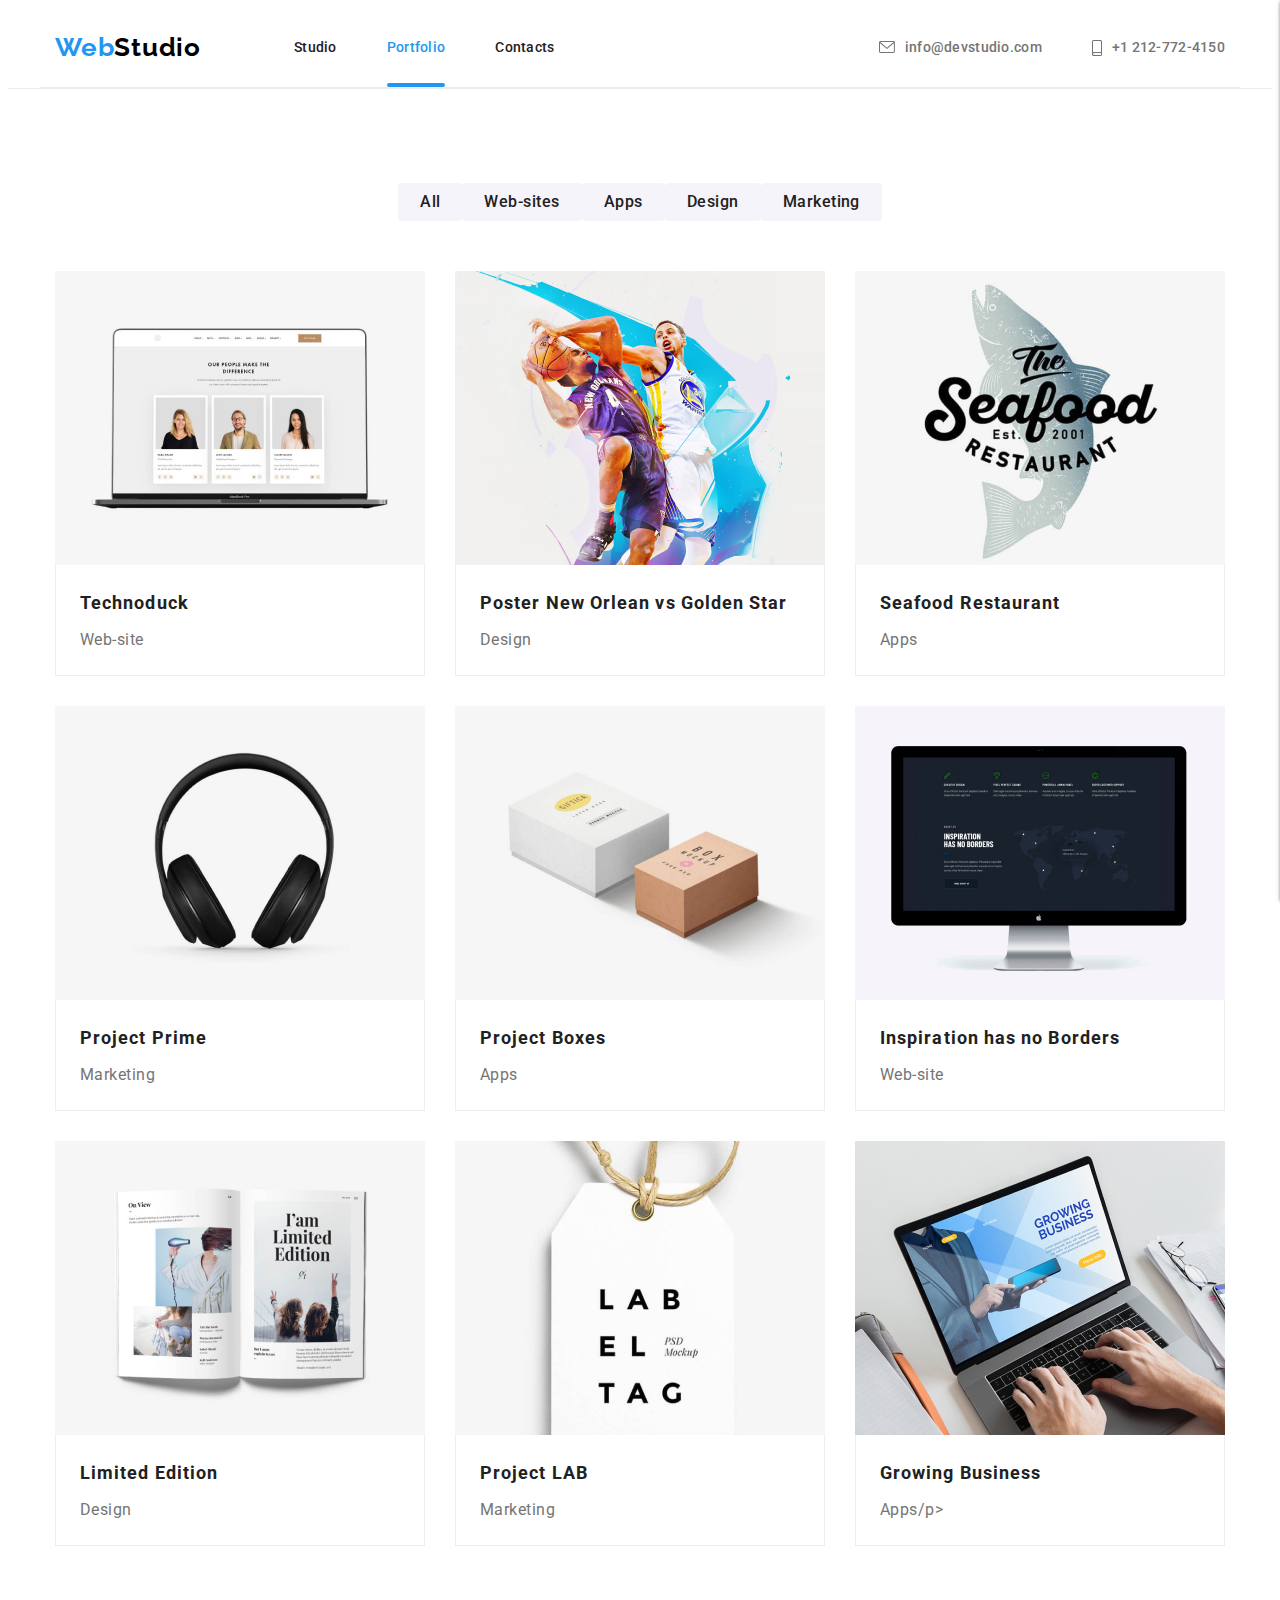
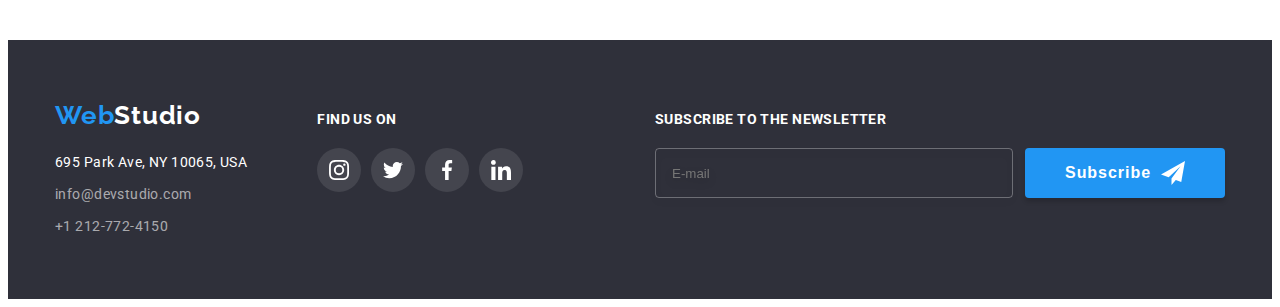
==== commit fec4d8c5: "UP work" ====
--- a/portfolio.html
+++ b/portfolio.html
@@ -15,6 +15,87 @@
         <title>GOIT WORK 8</title>
       </head>
 <body>
+  <header class="header">
+    <div class="container header__bar">
+      <a class="logo header__logo link" href="./index.html">Web<span class="logo--black">Studio</span>
+      </a>
+      <div class="mob-menu" data-menu>
+        <ul class="mob-menu-nav list">
+          <li class="mob-menu-nav__item">
+            <a class="link " href="">Studio</a>
+          </li>
+          <li class="mob-menu-nav__item">
+            <a class="mob-menu-nav--active link" href="./portfolio.html">Portfolio</a>
+          </li>
+          <li class="mob-menu-nav__item">
+            <a class="link" href="">Contacts</a>
+          </li>
+        </ul>
+        <ul class="mob-menu-contacts list">
+          <li class="mob-menu-contacts__item">
+            <a class="link mob-menu-contacts__tel" href="tel:+12127724150">+1 212-772-4150</a>
+          </li>
+          <li class="mob-menu-contacts__item">
+            <a class="mob-menu-contacts__mail link" href="mailto:info@devstudio.com">info@devstudio.com</a>
+          </li>
+        </ul>
+        <ul class="mob-menu-socials list">
+          <li class="mob-menu-socials__item">
+            <a class="mob-menu-socials__link first link" href="">Instagram
+            </a>
+          </li>
+          <li class="mob-menu-socials__item">
+            <a class="mob-menu-socials__link link" href="">Twitter</a>
+          </li>
+          <li class="mob-menu-socials__item">
+            <a class="mob-menu-socials__link link" href="">Facebook</a>
+          </li>
+          <li class="mob-menu-socials__item">
+            <a class="mob-menu-socials__link link" href="">LinkedIn</a>
+          </li>
+        </ul>
+      </div>
+      <button class="mob-menu__btn centering" data-menu-button>
+        <svg class="menu__icon" width="40" height="40">
+          <use class="menu-icon__burger" href="./images/icons.svg#icon-menu-burger"></use>
+          <use class="menu-icon__close" href="./images/icons.svg#icon-menu-close"></use>
+        </svg>
+      </button>
+
+      <nav class="nav__bar hidden">
+        <ul class="nav__list list">
+          <li class="nav__item">
+            <a class="nav__link  link" href="./index.html">Studio
+            </a>
+          </li>
+          <li class="nav__item">
+            <a class="nav__link nav__link--active link" href="./portfolio.html">Portfolio
+            </a>
+          </li>
+          <li class="nav__item">
+            <a class="nav__link link" href="">Contacts</a>
+          </li>
+        </ul>
+      </nav>
+      <ul class="contacts hidden list">
+        <li class="contacts__item">
+          <a class="contacts__link link centering" href="mailto:info@devstudio.com">
+            <svg class="contacts__icon" width="16" height="12">
+              <use href="./images/icons.svg#envelope"></use>
+            </svg>
+            info@devstudio.com
+          </a>
+        </li>
+        <li class="contacts__item">
+          <a class="contacts__link link centering" href="tel:+12127724150">
+            <svg class="contacts__icon" width="10" height="16">
+              <use href="./images/icons.svg#smartphone"></use>
+            </svg>+1 212-772-4150
+          </a>
+        </li>
+      </ul>
+    </div>
+  </header>
     <main>
         <section class="portfolio section">
             <div class="container">
@@ -263,78 +344,115 @@
         </section>
     </main>
     <footer class="footer">
-        <div class="footer__bar container">
-          <div class="footer__bar--contact">
-            <div class="footer__info">
-              <a class="logo link" href="./index.html" lang="en">Web<span class="logo--white">Studio</span></a>
-              <address class="footer__address">
-                <ul class="footer__address--list list">
-                  <li class="footer__address--item">
-                    <a class="footer__map map-link link" href="https://goo.gl/maps/tbNQQ5aqf2PmWXbj7" target="_blank"
-                    rel="noopener noreferrer">
-                    695 Park Ave, NY 10065, USA</a>
-                  </li>
-                  <li class="footer__address--item">
-                    <a class="footer__contact link" href="mailto:info@example.com">info@devstudio.com</a>
-                  </li>
-                  <li class="footer__address--item">
-                    <a class="footer__contact link" href="tel:+12127724150">+1 212-772-4150
-                    </a>
-                  </li>
-                </ul>
-              </address>
-              </div>
-      <div class="socials">
-        <p class="socials__text">FIND US ON</p>
-        <ul class="socials__list list">
-          <li class="socials__item">
-            <a class="socials__link link centering" href=""> 
-              <svg class="socials__icon" width="20"
-              height="20">
-              <use href="./images/icons.svg#instagram"></use>
-            </svg>  
-            </a>
-          </li>
-          <li class="socials__item">
-            <a class="socials__link link centering" href=""> 
-              <svg class="socials__icon" width="20"
-              height="20">
-              <use href="./images/icons.svg#twitter"></use>
-            </svg>  
-            </a>
-          </li>
-          <li class="socials__item">
-            <a class="socials__link link centering" href=""> 
-              <svg class="socials__icon" width="20"
-              height="20">
-              <use href="./images/icons.svg#facebook"></use>
-            </svg>  
-            </a>
-          </li>
-          <li class="socials__item">
-            <a class="socials__link link centering" href=""> 
-              <svg class="socials__icon" width="20"
-              height="20">
-              <use href="./images/icons.svg#linkedin"></use>
-            </svg>  
-            </a>
-          </li>
-        </ul>
-      </div>
-      </div>
-      <div class="subscribe">
-        <label class="title" for="subscribe">Subscribe to the newsletter</label>
-        <form class="subscribe__form centering" name="signup_form" autocomplete="on" novalidate>
-          <input class="subscribe-mail-input" type="email" name="user-subscribe-email" placeholder="E-mail"
-            id="subscribe" />
-          <button class="subscribe-btn centering" type="submit">Subscribe
-            <svg class="subscription-icon" width="24" height="24">
-              <use href="./images/icons.svg#send"></use>
-            </svg>
-          </button>
-        </form>
-      </div>
-      
-      </footer>
+      <div class="footer__bar container">
+        <div class="footer__bar--contact">
+          <div class="footer__info">
+            <a class="logo link" href="./index.html">Web<span class="logo--white">Studio</span></a>
+            <address class="footer__address">
+              <ul class="footer__address--list list">
+                <li class="footer__address--item">
+                  <a class="footer__map map-link link" href="https://goo.gl/maps/tbNQQ5aqf2PmWXbj7" target="_blank"
+                  rel="noopener noreferrer">
+                  695 Park Ave, NY 10065, USA</a>
+                </li>
+                <li class="footer__address--item">
+                  <a class="footer__contact link" href="mailto:info@example.com">info@devstudio.com</a>
+                </li>
+                <li class="footer__address--item">
+                  <a class="footer__contact link" href="tel:+12127724150">+1 212-772-4150
+                  </a>
+                </li>
+              </ul>
+            </address>
+            </div>
+    <div class="socials">
+      <p class="socials__text">FIND US ON</p>
+      <ul class="socials__list list">
+        <li class="socials__item">
+          <a class="socials__link link centering" href=""> 
+            <svg class="socials__icon" width="20"
+            height="20">
+            <use href="./images/icons.svg#instagram"></use>
+          </svg>  
+          </a>
+        </li>
+        <li class="socials__item">
+          <a class="socials__link link centering" href=""> 
+            <svg class="socials__icon" width="20"
+            height="20">
+            <use href="./images/icons.svg#twitter"></use>
+          </svg>  
+          </a>
+        </li>
+        <li class="socials__item">
+          <a class="socials__link link centering" href=""> 
+            <svg class="socials__icon" width="20"
+            height="20">
+            <use href="./images/icons.svg#facebook"></use>
+          </svg>  
+          </a>
+        </li>
+        <li class="socials__item">
+          <a class="socials__link link centering" href=""> 
+            <svg class="socials__icon" width="20"
+            height="20">
+            <use href="./images/icons.svg#linkedin"></use>
+          </svg>  
+          </a>
+        </li>
+      </ul>
+    </div>
+    </div>
+    <div class="subscribe">
+      <label class="title" for="subscribe">Subscribe to the newsletter</label>
+      <form class="subscribe__form centering" name="signup_form" autocomplete="on" novalidate>
+        <input class="subscribe-mail-input" type="email" name="user-subscribe-email" placeholder="E-mail"
+          id="subscribe" />
+        <button class="subscribe__btn centering" type="submit">Subscribe
+          <svg class="subscription__icon" width="24" height="24">
+            <use href="./images/icons.svg#send"></use>
+          </svg>
+        </button>
+      </form>
+    </div>
+    
+    </footer>
+    <div class="mob-menu" data-menu>
+      <ul class="mob-menu-nav list">
+        <li class="mob-menu-nav__item">
+          <a class="link " href="./index.html">Studio</a>
+        </li>
+        <li class="mob-menu-nav__item">
+          <a class="link mob-menu-nav--active" href="./portfolio.html">Portfolio</a>
+        </li>
+        <li class="mob-menu-nav__item">
+          <a class="link" href="">Contacts</a>
+        </li>
+      </ul>
+      <ul class="mob-menu-contacts list">
+        <li class="mob-menu-contacts__item">
+          <a class="link mob-menu-contacts__tel" href="">+1 212-772-4150</a>
+        </li>
+        <li class="mob-menu-contacts__item">
+          <a class="mob-menu-contacts__mail link" href="">info@devstudio.com</a>
+        </li>
+      </ul>
+      <ul class="mob-menu-socials list">
+        <li class="mob-menu-socials__item">
+          <a class="mob-menu-socials__link link centering" href="">Instagram
+          </a>
+        </li>
+        <li class="mob-menu-socials__item">
+          <a class="mob-menu-socials__link link" href="">Twitter</a>
+        </li>
+        <li class="mob-menu-socials__item">
+          <a class="mob-menu-socials__link link" href="">Facebook</a>
+        </li>
+        <li class="mob-menu-socials__item">
+          <a class="mob-menu-socials__link link" href="">LinkedIn</a>
+        </li>
+      </ul>
+    </div>
+    <script src="./js/menu.js"></script>
 </body>
 </html>--- a/css/main.min.css
+++ b/css/main.min.css
@@ -1 +1 @@
-:root{--header-bgd-color: #ffffff;--footer-bgd-color: #2f303a;--title-color: #212121;--text-color: #757575;--link-selection-solor: #2196f3;--hover-btn: #188ce8;--filter-btn-bgr: #f5f4fa;--team-color-bgr: #afb1b8;--border-color: #ececec;--animation-timing-function: 250ms cubic-bezier(0.4, 0, 0.2, 1)}.list{list-style:none;padding:0;margin:0}.link{text-decoration:none;color:currentColor}h1,h2,h3,h4,h5,h6,p,ul{margin-top:0;margin-bottom:0;padding:0}img{display:block;max-width:100%;height:auto}html{-webkit-box-sizing:border-box;box-sizing:border-box}*,*::before,*::after{-webkit-box-sizing:inherit;box-sizing:inherit}body{color:var(--text-color);font-family:"Roboto",sans-serif}.centering{display:-webkit-box;display:-ms-flexbox;display:flex;-webkit-box-pack:center;-ms-flex-pack:center;justify-content:center;-webkit-box-align:center;-ms-flex-align:center;align-items:center}.visually-hidden{position:absolute;white-space:nowrap;width:1px;height:1px;overflow:hidden;border:0;padding:0;clip:rect(0 0 0 0);-webkit-clip-path:inset(50%);clip-path:inset(50%);margin:-1px}.section{padding-top:60px;padding-bottom:60px}@media screen and (min-width: 1200px){.section{padding-top:94px;padding-bottom:94px}}.container{margin-left:auto;margin-right:auto;padding-left:15px;padding-right:15px}@media screen and (min-width: 480px){.container{width:480px}}@media screen and (min-width: 768px){.container{width:768px}}@media screen and (min-width: 1200px){.container{width:1200px}}.logo{font-family:"Raleway";font-weight:700;font-size:24px;line-height:1.16;letter-spacing:.03em;color:var(--link-selection-solor)}@media screen and (min-width: 1200px){.logo{font-size:26px;line-height:1.19}}.logo--black{color:#000}.logo--white{font-family:"Raleway";font-weight:700;font-size:26px;line-height:1.19;letter-spacing:.03em;color:var(--header-bgd-color)}.header{position:relative;border-bottom:1px solid var(--border-color)}.header-bar{height:60px;padding-top:10px;padding-bottom:10px;border-bottom:1px solid var(--border-color)}@media screen and (min-width: 768px){.header-bar{height:80px}}.header__logo{margin-right:88px}@media screen and (min-width: 1200px){.header__logo{margin-right:93px}}.header-bar,.nav-bar__list{display:-webkit-box;display:-ms-flexbox;display:flex;-webkit-box-align:center;-ms-flex-align:center;align-items:center;-webkit-box-pack:justify;-ms-flex-pack:justify;justify-content:space-between}@media screen and (max-width: 767px){.hidden{display:none}}.nav-bar__item{position:relative}.nav-bar__item:not(:last-child){margin-right:50px}.nav-bar__link{display:block;padding-top:32px;padding-bottom:32px;font-family:"Roboto";font-weight:500;font-size:14px;line-height:1.14;letter-spacing:.02em;color:var(--title-color);-webkit-transition:color var(--animation-timing-function);transition:color var(--animation-timing-function)}.nav-bar__link:hover,.nav-bar__link:focus{color:var(--link-selection-solor)}.nav-bar__link--active{color:var(--link-selection-solor)}@media screen and (min-width: 768px){.nav-bar__link--active::after{content:"";position:absolute;left:0;bottom:0;display:inline-block;width:100%;height:4px;background-color:var(--link-selection-solor);border-radius:2px}}.contacts{margin-left:90px}@media screen and (min-width: 1200px){.contacts{display:-webkit-box;display:-ms-flexbox;display:flex;-webkit-box-align:center;-ms-flex-align:center;align-items:center;margin-left:auto}}@media screen and (min-width: 1200px){.contacts__item+.contacts__item{margin-left:50px}}.contacts__item{display:inline-block}.contacts__link{padding:5px 0px;font-weight:500;font-size:12px;line-height:1.16;letter-spacing:.02em;-webkit-transition:color var(--animation-timing-function);transition:color var(--animation-timing-function)}.contacts__link:hover,.contacts__link:focus{color:var(--link-selection-solor)}@media screen and (min-width: 1200px){.contacts__link{font-size:14px;line-height:1.14;padding:32px 0px}}.contacts__icon{margin-right:8px;fill:currentColor}@media screen and (min-width: 1200px){.contacts__icon{margin-right:10px}}.menu-icon__burger{opacity:1}.menu-icon__close{opacity:0}.mob-menu__btn.is-open .menu-icon__burger{opacity:0}.mob-menu__btn.is-open .menu-icon__close{opacity:1}.mob-menu{position:fixed;top:0;left:0;-webkit-transform:translate(100%, 0%);transform:translate(100%, 0%);display:-webkit-box;display:-ms-flexbox;display:flex;-webkit-box-orient:vertical;-webkit-box-direction:normal;-ms-flex-direction:column;flex-direction:column;width:100%;height:100%;padding:48px 40px;background-color:var(--header-bgd-color);-webkit-box-shadow:0px 4px 8px rgba(0,0,0,.04),0px 2px 4px rgba(0,0,0,.08),0px 1px 3px rgba(0,0,0,.16);box-shadow:0px 4px 8px rgba(0,0,0,.04),0px 2px 4px rgba(0,0,0,.08),0px 1px 3px rgba(0,0,0,.16);-webkit-transition:-webkit-transform var(--animation-timing-function);transition:-webkit-transform var(--animation-timing-function);transition:transform var(--animation-timing-function);transition:transform var(--animation-timing-function), -webkit-transform var(--animation-timing-function)}.mob-menu-nav__item:not(:last-child){margin-bottom:32px}.mob-menu.is-open{-webkit-transform:translate(0%, 0%);transform:translate(0%, 0%)}.mob-menu-nav{margin-bottom:auto;font-style:normal;font-weight:500;font-size:40px;line-height:1.17;letter-spacing:.02em;color:#212121}.mob-menu-nav--active{color:var(--link-selection-solor)}.mob-menu-contacts{margin-bottom:64px}.mob-menu-contacts__item:not(:last-child){margin-bottom:32px}.mob-menu-contacts__tel{font-weight:500;font-size:34px;line-height:1.17;letter-spacing:.02em;color:var(--link-selection-solor)}.mob-menu-contacts__mail{font-weight:500;font-size:24px;line-height:28px;letter-spacing:.02em;color:var(--text-color)}.mob-menu-socials{display:-webkit-box;display:-ms-flexbox;display:flex;-webkit-box-align:baseline;-ms-flex-align:baseline;align-items:baseline;font-weight:500;font-size:18px;line-height:1.22px;letter-spacing:.02em;color:var(--link-selection-solor)}.mob-menu-socials__item{display:-webkit-box;display:-ms-flexbox;display:flex;-webkit-box-align:center;-ms-flex-align:center;align-items:center;height:22px}.mob-menu-socials__item:not(:last-child){border-right:1px solid rgba(33,33,33,.2)}.mob-menu-socials__link{display:inline-block;padding-left:10px;padding-right:10px}.mob-menu-socials__link.first{padding-left:0}.hero{padding:118px 0px;margin-left:auto;margin-right:auto;max-width:480px;text-align:center;background-position:center;background-repeat:no-repeat;background-size:cover;background-image:-webkit-gradient(linear, left top, right top, from(rgba(47, 48, 58, 0.4)), to(rgba(47, 48, 58, 0.4))),url(../images/hero/sm-hero.jpg);background-image:linear-gradient(to right, rgba(47, 48, 58, 0.4), rgba(47, 48, 58, 0.4)),url(../images/hero/sm-hero.jpg)}@media(min-device-pixel-ratio: 2),(-webkit-min-device-pixel-ratio: 2),(min-resolution: 192dpi),(min-resolution: 2dppx){.hero{background-image:-webkit-gradient(linear, left top, right top, from(rgba(47, 48, 58, 0.4)), to(rgba(47, 48, 58, 0.4))),url(../images/hero/sm-hero@2x.jpg);background-image:linear-gradient(to right, rgba(47, 48, 58, 0.4), rgba(47, 48, 58, 0.4)),url(../images/hero/sm-hero@2x.jpg)}}@media screen and (min-width: 768px){.hero{max-width:768px;background-image:-webkit-gradient(linear, left top, right top, from(rgba(47, 48, 58, 0.4)), to(rgba(47, 48, 58, 0.4))),url(../images/hero/md-hero.jpg);background-image:linear-gradient(to right, rgba(47, 48, 58, 0.4), rgba(47, 48, 58, 0.4)),url(../images/hero/md-hero.jpg)}}@media screen and (min-width: 768px)and (min-device-pixel-ratio: 2),screen and (min-width: 768px)and (-webkit-min-device-pixel-ratio: 2),screen and (min-width: 768px)and (min-resolution: 192dpi),screen and (min-width: 768px)and (min-resolution: 2dppx){.hero{background-image:-webkit-gradient(linear, left top, right top, from(rgba(47, 48, 58, 0.4)), to(rgba(47, 48, 58, 0.4))),url(../images/hero/md-hero@2x.jpg);background-image:linear-gradient(to right, rgba(47, 48, 58, 0.4), rgba(47, 48, 58, 0.4)),url(../images/hero/md-hero@2x.jpg)}}@media screen and (min-width: 1200px){.hero{max-width:1600px;background-image:-webkit-gradient(linear, left top, right top, from(rgba(47, 48, 58, 0.4)), to(rgba(47, 48, 58, 0.4))),url(../images/hero/bg-hero.jpg);background-image:linear-gradient(to right, rgba(47, 48, 58, 0.4), rgba(47, 48, 58, 0.4)),url(../images/hero/bg-hero.jpg);padding:200px 0px;height:600px}}@media screen and (min-width: 1200px)and (min-device-pixel-ratio: 2),screen and (min-width: 1200px)and (-webkit-min-device-pixel-ratio: 2),screen and (min-width: 1200px)and (min-resolution: 192dpi),screen and (min-width: 1200px)and (min-resolution: 2dppx){.hero{background-image:-webkit-gradient(linear, left top, right top, from(rgba(47, 48, 58, 0.4)), to(rgba(47, 48, 58, 0.4))),url(../images/hero/bg-hero@2x.jpg);background-image:linear-gradient(to right, rgba(47, 48, 58, 0.4), rgba(47, 48, 58, 0.4)),url(../images/hero/bg-hero@2x.jpg)}}.hero__title{max-width:360px;margin-left:auto;margin-right:auto;margin-bottom:30px;font-weight:900;font-size:26px;line-height:1.62;letter-spacing:.06em;text-transform:uppercase;color:var(--header-bgd-color)}@media screen and (min-width: 1200px){.hero__title{max-width:696px;font-size:44px;line-height:1.36}}.hero__btn{padding:10px 19px 10px 20px;min-width:200px;border:0px;font-family:inherit;font-weight:700;font-size:16px;line-height:1.88;-webkit-box-align:center;-ms-flex-align:center;align-items:center;color:var(--header-bgd-color);background-color:var(--link-selection-solor);letter-spacing:.06em;cursor:pointer;-webkit-box-shadow:0px 4px 4px rgba(0,0,0,.15);box-shadow:0px 4px 4px rgba(0,0,0,.15);border-radius:4px;-webkit-transition:background-color var(--animation-timing-function);transition:background-color var(--animation-timing-function)}@media screen and (min-width: 768px){.features__list{display:-webkit-box;display:-ms-flexbox;display:flex;-ms-flex-wrap:wrap;flex-wrap:wrap;margin:-15px}}.features__item{width:100%;padding-left:auto;padding-right:auto}.features__item:not(:last-child){margin-bottom:30px}@media screen and (min-width: 768px){.features__item{margin:15px;-ms-flex-preferred-size:calc((100% - 60px)/2);flex-basis:calc((100% - 60px)/2)}}@media screen and (min-width: 1200px){.features__item{margin:15px;-ms-flex-preferred-size:calc((100% - 120px)/4);flex-basis:calc((100% - 120px)/4)}}.features__icon--bg{width:100%;height:120px;padding:25px;text-align:center;margin-bottom:30px;background:var(--filter-btn-bgr);border-radius:4px}.features__title{text-align:center;margin-bottom:10px;font-size:14px;line-height:1.14;letter-spacing:.03em;text-transform:uppercase;color:var(--title-color)}@media screen and (min-width: 768px){.features__title{text-align:left}}.features__text{width:100%;font-size:14px;line-height:1.71;letter-spacing:.03em}.work{padding-top:0}@media screen and (max-width: 1199px){.work{display:none}}.work__title{margin-bottom:30px;font-weight:700;font-size:28px;line-height:1.17;text-align:center;letter-spacing:.03em;color:var(--title-color)}@media screen and (min-width: 1200px){.work__title{margin-bottom:50px;font-size:36px;line-height:1.16}}.work__list{display:-webkit-box;display:-ms-flexbox;display:flex}.work__item:not(:last-child){margin-right:30px}.work__card{position:relative}.work__about{position:absolute;left:0;bottom:0;width:100%;height:70px;background:rgba(47,48,58,.8)}.work__text{font-weight:700;font-size:14px;line-height:1.14;letter-spacing:.03em;text-transform:uppercase;color:var(--header-bgd-color)}.team{background-color:var(--filter-btn-bgr)}.team__title{margin-bottom:30px;font-weight:700;font-size:28px;line-height:1.17;text-align:center;letter-spacing:.03em;color:var(--title-color)}@media screen and (min-width: 768px){.team__list{display:-webkit-box;display:-ms-flexbox;display:flex;-ms-flex-wrap:wrap;flex-wrap:wrap;margin:-15px}}@media screen and (min-width: 1200px){.team__list{margin:0;-ms-flex-wrap:nowrap;flex-wrap:nowrap}}.team__item{background:var(--header-bgd-color);-webkit-box-shadow:0px 1px 3px rgba(0,0,0,.12),0px 1px 1px rgba(0,0,0,.14),0px 2px 1px rgba(0,0,0,.2);box-shadow:0px 1px 3px rgba(0,0,0,.12),0px 1px 1px rgba(0,0,0,.14),0px 2px 1px rgba(0,0,0,.2);border-radius:0px 0px 4px 4px}@media screen and (max-width: 767px){.team__item:not(:last-child){margin-bottom:30px}}@media screen and (min-width: 768px)and (max-width: 1199px){.team__item{margin:15px;-ms-flex-preferred-size:calc((100% - 60px)/2);flex-basis:calc((100% - 60px)/2)}}@media screen and (min-width: 1200px){.team__item:not(:last-child){margin-right:30px;-ms-flex-preferred-size:calc((100% - 90px)/4);flex-basis:calc((100% - 90px)/4)}}.team__card{text-align:center;width:100%;padding-top:30px;padding-bottom:24px}.team__card--title{margin-bottom:10px;font-weight:500;font-size:16px;line-height:1.18;text-align:center;letter-spacing:.03em;color:var(--title-color)}.team__text--card{margin-bottom:16px;font-size:16px;line-height:1.18;text-align:center;letter-spacing:.03em}.team__social{width:206px;height:44px;margin-left:auto;margin-right:auto;color:var(--team-color-bgr)}.team__social--list{display:-webkit-box;display:-ms-flexbox;display:flex;-webkit-box-align:center;-ms-flex-align:center;align-items:center;-webkit-box-pack:justify;-ms-flex-pack:justify;justify-content:space-between}.team__social--list .item{width:44px;height:44px;border-radius:50%}.team__social--link{width:44px;height:44px;border-radius:50%;-webkit-transition:background-color var(--animation-timing-function),color var(--animation-timing-function);transition:background-color var(--animation-timing-function),color var(--animation-timing-function)}.team__social--link:hover,.team__social--link:focus{background-color:var(--link-selection-solor);color:var(--header-bgd-color)}.team__social--icon{fill:currentColor}.client__title{margin-bottom:30px;font-weight:700;font-size:28px;line-height:1.17;text-align:center;letter-spacing:.03em;color:var(--title-color)}.client__list{display:-webkit-box;display:-ms-flexbox;display:flex;-ms-flex-wrap:wrap;flex-wrap:wrap;margin:-15px}@media screen and (min-width: 1200px){.client__list{margin:0}}.client__item{-ms-flex-preferred-size:calc((100% - 60px)/2);flex-basis:calc((100% - 60px)/2);height:92px;color:var(--team-color-bgr);margin:15px}@media screen and (min-width: 768px){.client__item{-ms-flex-preferred-size:calc((100% - 90px)/3);flex-basis:calc((100% - 90px)/3)}}@media screen and (min-width: 1200px){.client__item{-ms-flex-preferred-size:calc((100% - 150px)/6);flex-basis:calc((100% - 150px)/6);margin:0}}@media screen and (min-width: 1200px){.client__item:not(:last-child){margin-right:30px}}.client__link{width:100%;height:100%;border:1px solid var(--team-color-bgr);border-radius:4px;-webkit-transition:border-color var(--animation-timing-function),color var(--animation-timing-function);transition:border-color var(--animation-timing-function),color var(--animation-timing-function)}.client__link:hover,.client__link:focus{border-color:var(--link-selection-solor);color:var(--link-selection-solor)}.client__icon{fill:currentColor}.footer{padding-top:60px;padding-bottom:60px;background-color:var(--footer-bgd-color)}@media screen and (max-width: 1199px){.footer{text-align:center}}@media screen and (min-width: 1200px){.footer__bar{display:-webkit-box;display:-ms-flexbox;display:flex;-webkit-box-align:baseline;-ms-flex-align:baseline;align-items:baseline}}@media screen and (min-width: 768px){.footer__bar--contact{display:-webkit-box;display:-ms-flexbox;display:flex;-ms-flex-pack:distribute;justify-content:space-around;-webkit-box-align:baseline;-ms-flex-align:baseline;align-items:baseline}}.footer__info{max-width:231px}@media screen and (max-width: 767px){.footer__info{margin-left:auto;margin-right:auto}}.footer__address{margin-top:20px;margin-bottom:60px;font-style:normal}@media screen and (min-width: 1200px){.footer__address{margin-bottom:0}}.footer__address--item{margin-bottom:8px}.footer__address--item:last-child{margin-bottom:0}.footer__map{font-size:14px;line-height:1.71;letter-spacing:.03em;color:var(--header-bgd-color)}.footer__contact{font-size:14px;line-height:1.71;letter-spacing:.03em;color:rgba(255,255,255,.6)}.socials{margin-bottom:60px}@media screen and (min-width: 768px){.socials{margin-left:70px}}@media screen and (min-width: 1200px){.socials{margin-bottom:0}}.socials__title{display:inline-block;margin-bottom:20px;font-weight:700;font-size:14px;line-height:1.14;letter-spacing:.03em;text-transform:uppercase;color:var(--header-bgd-color)}.socials__text{display:inline-block;margin-bottom:20px;font-weight:700;font-size:14px;line-height:1.14;letter-spacing:.03em;text-transform:uppercase;color:var(--header-bgd-color)}.socials__list{display:-webkit-box;display:-ms-flexbox;display:flex}@media screen and (max-width: 1199px){.socials__list{-webkit-box-pack:center;-ms-flex-pack:center;justify-content:center}}.socials__item:not(:last-child){margin-right:10px}.socials__link{width:44px;height:44px;border-radius:50%;color:var(--header-bgd-color);background-color:rgba(255,255,255,.1);-webkit-transition:background-color var(--animation-timing-function);transition:background-color var(--animation-timing-function)}.socials__link:hover,.socials__link:focus{background-color:var(--link-selection-solor)}.socials__icon{fill:currentColor}.subscribe{margin-left:auto}.subscribe .title{display:inline-block;margin-bottom:20px;font-weight:700;font-size:14px;line-height:1.14;letter-spacing:.03em;text-transform:uppercase;color:var(--header-bgd-color)}@media screen and (max-width: 1199px){.subscribe__form{display:block}}.subscribe-mail-input{width:100%;height:50px;padding-top:15px;padding-left:16px;padding-bottom:15px;margin-bottom:20px;color:var(--header-bgd-color);background-color:rgba(0,0,0,0);border:1px solid rgba(255,255,255,.3);-webkit-filter:drop-shadow(0px 4px 4px rgba(0, 0, 0, 0.15));filter:drop-shadow(0px 4px 4px rgba(0, 0, 0, 0.15));border-radius:4px}@media screen and (min-width: 768px){.subscribe-mail-input{width:450px}}@media screen and (min-width: 1200px){.subscribe-mail-input{max-width:358px;margin-bottom:0}}.subscribe__btn{margin-left:auto;margin-right:auto;min-width:200px;height:50px;font-weight:700;font-size:16px;line-height:1.88;letter-spacing:.06em;color:var(--header-bgd-color);background-color:var(--link-selection-solor);-webkit-box-shadow:0px 4px 4px rgba(0,0,0,.15);box-shadow:0px 4px 4px rgba(0,0,0,.15);border:none;border-radius:4px;-webkit-transition:background-color var(--animation-timing-function);transition:background-color var(--animation-timing-function)}.subscribe__btn:hover,.subscribe__btn:focus{cursor:pointer;background-color:var(--hover-btn)}@media screen and (min-width: 1199px){.subscribe__btn{margin-left:12px}}.subscription__icon{margin-left:10px;fill:currentColor}.modal-title{margin-bottom:12px;font-weight:700;font-size:20px;line-height:1.15;text-align:center;letter-spacing:.03em;color:var(--title-color)}.input-label{display:inline-block;margin-bottom:4px;font-size:12px;line-height:1.16;letter-spacing:.01em;color:var(--text-color)}.input-field{position:relative;margin-bottom:10px;color:var(--title-color)}.input-field:focus-within{color:var(--link-selection-solor)}.modal-input{width:100%;padding-left:42px;height:40px;color:var(--title-color);border:1px solid rgba(33,33,33,.2);border-radius:4px;-webkit-transition:color var(--animation-timing-function),border-color var(--animation-timing-function);transition:color var(--animation-timing-function),border-color var(--animation-timing-function)}.modal-input:focus{border-color:var(--link-selection-solor);outline:none}.input-icon{position:absolute;top:50%;left:21px;-webkit-transform:translate(-50%, -50%);transform:translate(-50%, -50%);fill:currentColor}.modal-input.coment{margin-bottom:20px;padding:12px 16px;height:120px;font-size:14px;line-height:1.14;letter-spacing:.01em;color:rgba(117,117,117,.5);resize:none}.modal-input.coment:placeholder{font-weight:400;font-size:14px;line-height:1.14;letter-spacing:.01em;color:rgba(117,117,117,.5)}.check-box{position:absolute}.check-box:checked~.icon-checked{opacity:1}.check-box:checked~.icon-unchecked{opacity:0}.accept{display:inline-block;position:relative;margin-left:0}@media screen and (min-width: 1200px){.accept{margin-left:15px}}.custom-box{display:inline-block;width:16px;height:15px}.icon-unchecked{position:absolute;top:50%;left:0;-webkit-transform:translateY(-50%);transform:translateY(-50%);-webkit-transition:opacity var(--animation-timing-function);transition:opacity var(--animation-timing-function)}.icon-checked{position:absolute;top:50%;left:0;-webkit-transform:translateY(-50%);transform:translateY(-50%);opacity:0;-webkit-transition:opacity var(--animation-timing-function);transition:opacity var(--animation-timing-function)}.police-accept{display:inline-block;padding-left:23px;font-size:12px;line-height:1.16;letter-spacing:.03em;color:var(--text-color)}@media screen and (min-width: 1200px){.police-accept{font-size:14px;line-height:1.71}}.accept-accent{font-size:12px;line-height:1.16;letter-spacing:.03em;color:var(--link-selection-solor)}@media screen and (min-width: 1200px){.accept-accent{font-size:14px;line-height:1.71}}.subscribe-btn.send{margin-top:31px;margin-left:auto;margin-right:auto}.backdrop{position:fixed;top:0;left:0;width:100%;height:100%;opacity:1;background-color:rgba(0,0,0,.2);-webkit-transition:opacity var(--animation-timing-function);transition:opacity var(--animation-timing-function)}.backdrop.is-hidden{opacity:0;pointer-events:none}.backdrop.is-hidden .modal{-webkit-transform:translate(-50%, -50%) scale(0.9);transform:translate(-50%, -50%) scale(0.9)}.modal{position:absolute;top:50%;left:50%;-webkit-transform:translate(-50%, -50%) scale(1);transform:translate(-50%, -50%) scale(1);height:auto;padding:40px;background-color:var(--header-bgd-color);-webkit-box-shadow:0px 1px 3px rgba(0,0,0,.12),0px 1px 1px rgba(0,0,0,.14),0px 2px 1px rgba(0,0,0,.2);box-shadow:0px 1px 3px rgba(0,0,0,.12),0px 1px 1px rgba(0,0,0,.14),0px 2px 1px rgba(0,0,0,.2);border-radius:4px;-webkit-transition:-webkit-transform var(--animation-timing-function);transition:-webkit-transform var(--animation-timing-function);transition:transform var(--animation-timing-function);transition:transform var(--animation-timing-function), -webkit-transform var(--animation-timing-function)}@media screen and (min-width: 480px){.modal{width:450px}}@media screen and (min-width: 1200px){.modal{width:520px;height:auto}}.modal .close{position:absolute;top:8px;right:8px;width:30px;height:30px;background-color:var(--header-bgd-color);border:1px solid rgba(0,0,0,.1);border-radius:50%;cursor:pointer}.filter__list{display:-webkit-box;display:-ms-flexbox;display:flex;-ms-flex-wrap:wrap;flex-wrap:wrap;-webkit-box-pack:start;-ms-flex-pack:start;justify-content:start;margin-bottom:40px}@media screen and (min-width: 768px){.filter__list{margin-bottom:30px;-ms-flex-wrap:nowrap;flex-wrap:nowrap;-webkit-box-pack:center;-ms-flex-pack:center;justify-content:center}}@media screen and (min-width: 1200px){.filter__list{margin-bottom:50px}}.filters-item:not(:last-child){margin-right:8px}@media screen and (max-width: 767px){.filters-item:not(:last-child){margin-bottom:15px}}.filter__btn{padding:6px 22px;font-family:inherit;font-weight:500;font-size:16px;line-height:1.62;text-align:center;letter-spacing:.03em;color:var(--title-color);background-color:var(--filter-btn-bgr);border-radius:4px;border:0;-webkit-transition:background-color var(--animation-timing-function),color var(--animation-timing-function),-webkit-box-shadow var(--animation-timing-function);transition:background-color var(--animation-timing-function),color var(--animation-timing-function),-webkit-box-shadow var(--animation-timing-function);transition:background-color var(--animation-timing-function),box-shadow var(--animation-timing-function),color var(--animation-timing-function);transition:background-color var(--animation-timing-function),box-shadow var(--animation-timing-function),color var(--animation-timing-function),-webkit-box-shadow var(--animation-timing-function)}.filter__btn:hover,.filter__btn:focus{background-color:var(--link-selection-solor);-webkit-box-shadow:0px 3px 1px rgba(0,0,0,.1),0px 1px 2px rgba(0,0,0,.08),0px 2px 2px rgba(0,0,0,.12);box-shadow:0px 3px 1px rgba(0,0,0,.1),0px 1px 2px rgba(0,0,0,.08),0px 2px 2px rgba(0,0,0,.12);color:var(--header-bgd-color);cursor:pointer}@media screen and (min-width: 768px){.portfolio__list{display:-webkit-box;display:-ms-flexbox;display:flex;-ms-flex-wrap:wrap;flex-wrap:wrap;margin:-15px}}.portfolio__item{max-width:450px}@media screen and (max-width: 767px){.portfolio__item:not(:last-child){margin-bottom:30px}}@media screen and (min-width: 768px){.portfolio__item{margin:15px;width:calc((100% - 60px)/2)}}@media screen and (min-width: 1200px){.portfolio__item{margin:15px;width:calc((100% - 90px)/3)}}.portfolio__link{display:inline-block;width:100%;-webkit-transition:-webkit-box-shadow var(--animation-timing-function);transition:-webkit-box-shadow var(--animation-timing-function);transition:box-shadow var(--animation-timing-function);transition:box-shadow var(--animation-timing-function), -webkit-box-shadow var(--animation-timing-function)}.portfolio__link:hover,.portfolio__link:focus{-webkit-box-shadow:0px 1px 1px rgba(0,0,0,.12),0px 4px 4px rgba(0,0,0,.06),1px 4px 6px rgba(0,0,0,.16);box-shadow:0px 1px 1px rgba(0,0,0,.12),0px 4px 4px rgba(0,0,0,.06),1px 4px 6px rgba(0,0,0,.16)}.portfolio__link:hover .portfolio__dropdown{-webkit-transform:translateY(0px);transform:translateY(0px)}.portfolio__card{position:relative;overflow:hidden}.portfolio__dropdown{position:absolute;left:0;bottom:0;width:100%;height:100%;padding:77px 24px 0px;background:rgba(33,150,243,.9);-webkit-transform:translateY(100%);transform:translateY(100%);-webkit-transition:-webkit-transform var(--animation-timing-function);transition:-webkit-transform var(--animation-timing-function);transition:transform var(--animation-timing-function);transition:transform var(--animation-timing-function), -webkit-transform var(--animation-timing-function)}@media screen and (min-width: 768px){.portfolio__dropdown{padding:49px 24px 0}}@media screen and (min-width: 1200px){.portfolio__dropdown{padding:63px 24px 0}}.portfolio__dropdown--text{font-size:18px;line-height:1.56;letter-spacing:.03em;color:var(--header-bgd-color)}.portfolio__description{width:100%;padding:20px 24px;border:1px solid #eee;border-top:0;background-color:var(--header-bgd-color)}.portfolio__title{margin-bottom:4px;font-weight:700;font-size:18px;line-height:2;letter-spacing:.06em;color:var(--title-color)}.portfolio__text{font-size:16px;line-height:1.88;letter-spacing:.03em}/*# sourceMappingURL=main.min.css.map */+:root{--header-bgd-color: #ffffff;--footer-bgd-color: #2f303a;--title-color: #212121;--text-color: #757575;--link-selection-solor: #2196f3;--hover-btn: #188ce8;--filter-btn-bgr: #f5f4fa;--team-color-bgr: #afb1b8;--border-color: #ececec;--animation-timing-function: 250ms cubic-bezier(0.4, 0, 0.2, 1)}.list{list-style:none;padding:0;margin:0}.link{text-decoration:none;color:currentColor}h1,h2,h3,h4,h5,h6,p,ul{margin-top:0;margin-bottom:0;padding:0}img{display:block;max-width:100%;height:auto}html{-webkit-box-sizing:border-box;box-sizing:border-box}*,*::before,*::after{-webkit-box-sizing:inherit;box-sizing:inherit}body{color:var(--text-color);font-family:"Roboto",sans-serif}.centering{display:-webkit-box;display:-ms-flexbox;display:flex;-webkit-box-pack:center;-ms-flex-pack:center;justify-content:center;-webkit-box-align:center;-ms-flex-align:center;align-items:center}.visually-hidden{position:absolute;white-space:nowrap;width:1px;height:1px;overflow:hidden;border:0;padding:0;clip:rect(0 0 0 0);-webkit-clip-path:inset(50%);clip-path:inset(50%);margin:-1px}.section{padding-top:60px;padding-bottom:60px}@media screen and (min-width: 1200px){.section{padding-top:94px;padding-bottom:94px}}.container{margin-left:auto;margin-right:auto;padding-left:15px;padding-right:15px}@media screen and (min-width: 480px){.container{width:480px}}@media screen and (min-width: 768px){.container{width:768px}}@media screen and (min-width: 1200px){.container{width:1200px}}.logo{font-family:"Raleway";font-weight:700;font-size:24px;line-height:1.16;letter-spacing:.03em;color:var(--link-selection-solor)}@media screen and (min-width: 1200px){.logo{font-size:26px;line-height:1.19}}.logo--black{color:#000}.logo--white{font-family:"Raleway";font-weight:700;font-size:26px;line-height:1.19;letter-spacing:.03em;color:var(--header-bgd-color)}.header{position:relative;border-bottom:1px solid var(--border-color)}.header__bar{height:60px;padding-top:10px;padding-bottom:10px;border-bottom:1px solid var(--border-color)}@media screen and (min-width: 768px){.header__bar{height:80px}}.header__logo{margin-right:88px}@media screen and (min-width: 1200px){.header__logo{margin-right:93px}}.header__bar,.nav__list{display:-webkit-box;display:-ms-flexbox;display:flex;-webkit-box-align:center;-ms-flex-align:center;align-items:center;-webkit-box-pack:justify;-ms-flex-pack:justify;justify-content:space-between}@media screen and (max-width: 767px){.hidden{display:none}}.nav__item{position:relative}.nav__item:not(:last-child){margin-right:50px}.nav__link{display:block;padding-top:32px;padding-bottom:32px;font-family:"Roboto";font-weight:500;font-size:14px;line-height:1.14;letter-spacing:.02em;color:var(--title-color);-webkit-transition:color var(--animation-timing-function);transition:color var(--animation-timing-function)}.nav__link:hover,.nav__link:focus{color:var(--link-selection-solor)}.nav__link--active{color:var(--link-selection-solor)}@media screen and (min-width: 768px){.nav__link--active::after{content:"";position:absolute;left:0;bottom:0;display:inline-block;width:100%;height:4px;background-color:var(--link-selection-solor);border-radius:2px}}.contacts{margin-left:90px}@media screen and (min-width: 1200px){.contacts{display:-webkit-box;display:-ms-flexbox;display:flex;-webkit-box-align:center;-ms-flex-align:center;align-items:center;margin-left:auto}}@media screen and (min-width: 1200px){.contacts__item+.contacts__item{margin-left:50px}}.contacts__item{display:inline-block}.contacts__link{padding:5px 0px;font-weight:500;font-size:12px;line-height:1.16;letter-spacing:.02em;-webkit-transition:color var(--animation-timing-function);transition:color var(--animation-timing-function)}.contacts__link:hover,.contacts__link:focus{color:var(--link-selection-solor)}@media screen and (min-width: 1200px){.contacts__link{font-size:14px;line-height:1.14;padding:32px 0px}}.contacts__icon{margin-right:8px;fill:currentColor}@media screen and (min-width: 1200px){.contacts__icon{margin-right:10px}}.menu-icon__burger{opacity:1}.menu-icon__close{opacity:0}.mob-menu__btn.is-open .menu-icon__burger{opacity:0}.mob-menu__btn.is-open .menu-icon__close{opacity:1}.mob-menu{position:fixed;top:0;left:0;-webkit-transform:translate(100%, 0%);transform:translate(100%, 0%);display:-webkit-box;display:-ms-flexbox;display:flex;-webkit-box-orient:vertical;-webkit-box-direction:normal;-ms-flex-direction:column;flex-direction:column;width:100%;height:100%;padding:48px 40px;background-color:var(--header-bgd-color);-webkit-box-shadow:0px 4px 8px rgba(0,0,0,.04),0px 2px 4px rgba(0,0,0,.08),0px 1px 3px rgba(0,0,0,.16);box-shadow:0px 4px 8px rgba(0,0,0,.04),0px 2px 4px rgba(0,0,0,.08),0px 1px 3px rgba(0,0,0,.16);-webkit-transition:-webkit-transform var(--animation-timing-function);transition:-webkit-transform var(--animation-timing-function);transition:transform var(--animation-timing-function);transition:transform var(--animation-timing-function), -webkit-transform var(--animation-timing-function)}.mob-menu-nav__item:not(:last-child){margin-bottom:32px}.mob-menu.is-open{-webkit-transform:translate(0%, 0%);transform:translate(0%, 0%)}.mob-menu-nav{margin-bottom:auto;font-style:normal;font-weight:500;font-size:40px;line-height:1.17;letter-spacing:.02em;color:#212121}.mob-menu-nav--active{color:var(--link-selection-solor)}.mob-menu-contacts{margin-bottom:64px}.mob-menu-contacts__item:not(:last-child){margin-bottom:32px}.mob-menu-contacts__tel{font-weight:500;font-size:34px;line-height:1.17;letter-spacing:.02em;color:var(--link-selection-solor)}.mob-menu-contacts__mail{font-weight:500;font-size:24px;line-height:28px;letter-spacing:.02em;color:#757575}.mob-menu-socials{display:-webkit-box;display:-ms-flexbox;display:flex;-webkit-box-align:baseline;-ms-flex-align:baseline;align-items:baseline;font-weight:500;font-size:18px;line-height:1.22px;letter-spacing:.02em;color:#2196f3}.mob-menu-socials__item{display:-webkit-box;display:-ms-flexbox;display:flex;-webkit-box-align:center;-ms-flex-align:center;align-items:center;height:22px}.mob-menu-socials__item:not(:last-child){border-right:1px solid rgba(33,33,33,.2)}.mob-menu-socials__link{display:inline-block;padding-left:10px;padding-right:10px}.mob-menu-socials__link.first{padding-left:0}.mob-menu__btn{position:absolute;top:10px;right:15px;width:40px;height:40px;padding:0;background-color:rgba(0,0,0,0);border:none;display:-webkit-box;display:-ms-flexbox;display:flex;-webkit-box-align:center;-ms-flex-align:center;align-items:center;-webkit-box-pack:center;-ms-flex-pack:center;justify-content:center}@media screen and (min-width: 768px){.mob-menu__btn{display:none}}.hero{padding:118px 0px;margin-left:auto;margin-right:auto;max-width:480px;text-align:center;background-position:center;background-repeat:no-repeat;background-size:cover;background-image:-webkit-gradient(linear, left top, right top, from(rgba(47, 48, 58, 0.4)), to(rgba(47, 48, 58, 0.4))),url(../images/hero/sm-hero.jpg);background-image:linear-gradient(to right, rgba(47, 48, 58, 0.4), rgba(47, 48, 58, 0.4)),url(../images/hero/sm-hero.jpg)}@media(min-device-pixel-ratio: 2),(-webkit-min-device-pixel-ratio: 2),(min-resolution: 192dpi),(min-resolution: 2dppx){.hero{background-image:-webkit-gradient(linear, left top, right top, from(rgba(47, 48, 58, 0.4)), to(rgba(47, 48, 58, 0.4))),url(../images/hero/sm-hero@2x.jpg);background-image:linear-gradient(to right, rgba(47, 48, 58, 0.4), rgba(47, 48, 58, 0.4)),url(../images/hero/sm-hero@2x.jpg)}}@media screen and (min-width: 768px){.hero{max-width:768px;background-image:-webkit-gradient(linear, left top, right top, from(rgba(47, 48, 58, 0.4)), to(rgba(47, 48, 58, 0.4))),url(../images/hero/md-hero.jpg);background-image:linear-gradient(to right, rgba(47, 48, 58, 0.4), rgba(47, 48, 58, 0.4)),url(../images/hero/md-hero.jpg)}}@media screen and (min-width: 768px)and (min-device-pixel-ratio: 2),screen and (min-width: 768px)and (-webkit-min-device-pixel-ratio: 2),screen and (min-width: 768px)and (min-resolution: 192dpi),screen and (min-width: 768px)and (min-resolution: 2dppx){.hero{background-image:-webkit-gradient(linear, left top, right top, from(rgba(47, 48, 58, 0.4)), to(rgba(47, 48, 58, 0.4))),url(../images/hero/md-hero@2x.jpg);background-image:linear-gradient(to right, rgba(47, 48, 58, 0.4), rgba(47, 48, 58, 0.4)),url(../images/hero/md-hero@2x.jpg)}}@media screen and (min-width: 1200px){.hero{max-width:1600px;background-image:-webkit-gradient(linear, left top, right top, from(rgba(47, 48, 58, 0.4)), to(rgba(47, 48, 58, 0.4))),url(../images/hero/bg-hero.jpg);background-image:linear-gradient(to right, rgba(47, 48, 58, 0.4), rgba(47, 48, 58, 0.4)),url(../images/hero/bg-hero.jpg);padding:200px 0px;height:600px}}@media screen and (min-width: 1200px)and (min-device-pixel-ratio: 2),screen and (min-width: 1200px)and (-webkit-min-device-pixel-ratio: 2),screen and (min-width: 1200px)and (min-resolution: 192dpi),screen and (min-width: 1200px)and (min-resolution: 2dppx){.hero{background-image:-webkit-gradient(linear, left top, right top, from(rgba(47, 48, 58, 0.4)), to(rgba(47, 48, 58, 0.4))),url(../images/hero/bg-hero@2x.jpg);background-image:linear-gradient(to right, rgba(47, 48, 58, 0.4), rgba(47, 48, 58, 0.4)),url(../images/hero/bg-hero@2x.jpg)}}.hero__title{max-width:360px;margin-left:auto;margin-right:auto;margin-bottom:30px;font-weight:900;font-size:26px;line-height:1.62;letter-spacing:.06em;text-transform:uppercase;color:var(--header-bgd-color)}@media screen and (min-width: 1200px){.hero__title{max-width:696px;font-size:44px;line-height:1.36}}.hero__btn{padding:10px 19px 10px 20px;min-width:200px;border:0px;font-family:inherit;font-weight:700;font-size:16px;line-height:1.88;-webkit-box-align:center;-ms-flex-align:center;align-items:center;color:var(--header-bgd-color);background-color:var(--link-selection-solor);letter-spacing:.06em;cursor:pointer;-webkit-box-shadow:0px 4px 4px rgba(0,0,0,.15);box-shadow:0px 4px 4px rgba(0,0,0,.15);border-radius:4px;-webkit-transition:background-color var(--animation-timing-function);transition:background-color var(--animation-timing-function)}@media screen and (min-width: 768px){.features__list{display:-webkit-box;display:-ms-flexbox;display:flex;-ms-flex-wrap:wrap;flex-wrap:wrap;margin:-15px}}.features__item{width:100%;padding-left:auto;padding-right:auto}.features__item:not(:last-child){margin-bottom:30px}@media screen and (min-width: 768px){.features__item{margin:15px;-ms-flex-preferred-size:calc((100% - 60px)/2);flex-basis:calc((100% - 60px)/2)}}@media screen and (min-width: 1200px){.features__item{margin:15px;-ms-flex-preferred-size:calc((100% - 120px)/4);flex-basis:calc((100% - 120px)/4)}}.features__icon--bg{width:100%;height:120px;padding:25px;text-align:center;margin-bottom:30px;background:var(--filter-btn-bgr);border-radius:4px}.features__title{text-align:center;margin-bottom:10px;font-size:14px;line-height:1.14;letter-spacing:.03em;text-transform:uppercase;color:var(--title-color)}@media screen and (min-width: 768px){.features__title{text-align:left}}.features__text{width:100%;font-size:14px;line-height:1.71;letter-spacing:.03em}.work{padding-top:0}@media screen and (max-width: 1199px){.work{display:none}}.work__title{margin-bottom:30px;font-weight:700;font-size:28px;line-height:1.17;text-align:center;letter-spacing:.03em;color:var(--title-color)}@media screen and (min-width: 1200px){.work__title{margin-bottom:50px;font-size:36px;line-height:1.16}}.work__list{display:-webkit-box;display:-ms-flexbox;display:flex}.work__item:not(:last-child){margin-right:30px}.work__card{position:relative}.work__about{position:absolute;left:0;bottom:0;width:100%;height:70px;background:rgba(47,48,58,.8)}.work__text{font-weight:700;font-size:14px;line-height:1.14;letter-spacing:.03em;text-transform:uppercase;color:var(--header-bgd-color)}.team{background-color:var(--filter-btn-bgr)}.team__title{margin-bottom:30px;font-weight:700;font-size:28px;line-height:1.17;text-align:center;letter-spacing:.03em;color:var(--title-color)}@media screen and (min-width: 768px){.team__list{display:-webkit-box;display:-ms-flexbox;display:flex;-ms-flex-wrap:wrap;flex-wrap:wrap;margin:-15px}}@media screen and (min-width: 1200px){.team__list{margin:0;-ms-flex-wrap:nowrap;flex-wrap:nowrap}}.team__item{background:var(--header-bgd-color);-webkit-box-shadow:0px 1px 3px rgba(0,0,0,.12),0px 1px 1px rgba(0,0,0,.14),0px 2px 1px rgba(0,0,0,.2);box-shadow:0px 1px 3px rgba(0,0,0,.12),0px 1px 1px rgba(0,0,0,.14),0px 2px 1px rgba(0,0,0,.2);border-radius:0px 0px 4px 4px}@media screen and (max-width: 767px){.team__item:not(:last-child){margin-bottom:30px}}@media screen and (min-width: 768px)and (max-width: 1199px){.team__item{margin:15px;-ms-flex-preferred-size:calc((100% - 60px)/2);flex-basis:calc((100% - 60px)/2)}}@media screen and (min-width: 1200px){.team__item:not(:last-child){margin-right:30px;-ms-flex-preferred-size:calc((100% - 90px)/4);flex-basis:calc((100% - 90px)/4)}}.team__card{text-align:center;width:100%;padding-top:30px;padding-bottom:24px}.team__card--title{margin-bottom:10px;font-weight:500;font-size:16px;line-height:1.18;text-align:center;letter-spacing:.03em;color:var(--title-color)}.team__text--card{margin-bottom:16px;font-size:16px;line-height:1.18;text-align:center;letter-spacing:.03em}.team__social{width:206px;height:44px;margin-left:auto;margin-right:auto;color:var(--team-color-bgr)}.team__social--list{display:-webkit-box;display:-ms-flexbox;display:flex;-webkit-box-align:center;-ms-flex-align:center;align-items:center;-webkit-box-pack:justify;-ms-flex-pack:justify;justify-content:space-between}.team__social--list .item{width:44px;height:44px;border-radius:50%}.team__social--link{width:44px;height:44px;border-radius:50%;-webkit-transition:background-color var(--animation-timing-function),color var(--animation-timing-function);transition:background-color var(--animation-timing-function),color var(--animation-timing-function)}.team__social--link:hover,.team__social--link:focus{background-color:var(--link-selection-solor);color:var(--header-bgd-color)}.team__social--icon{fill:currentColor}.client__title{margin-bottom:30px;font-weight:700;font-size:28px;line-height:1.17;text-align:center;letter-spacing:.03em;color:var(--title-color)}.client__list{display:-webkit-box;display:-ms-flexbox;display:flex;-ms-flex-wrap:wrap;flex-wrap:wrap;margin:-15px}@media screen and (min-width: 1200px){.client__list{margin:0}}.client__item{-ms-flex-preferred-size:calc((100% - 60px)/2);flex-basis:calc((100% - 60px)/2);height:92px;color:var(--team-color-bgr);margin:15px}@media screen and (min-width: 768px){.client__item{-ms-flex-preferred-size:calc((100% - 90px)/3);flex-basis:calc((100% - 90px)/3)}}@media screen and (min-width: 1200px){.client__item{-ms-flex-preferred-size:calc((100% - 150px)/6);flex-basis:calc((100% - 150px)/6);margin:0}}@media screen and (min-width: 1200px){.client__item:not(:last-child){margin-right:30px}}.client__link{width:100%;height:100%;border:1px solid var(--team-color-bgr);border-radius:4px;-webkit-transition:border-color var(--animation-timing-function),color var(--animation-timing-function);transition:border-color var(--animation-timing-function),color var(--animation-timing-function)}.client__link:hover,.client__link:focus{border-color:var(--link-selection-solor);color:var(--link-selection-solor)}.client__icon{fill:currentColor}.footer{padding-top:60px;padding-bottom:60px;background-color:var(--footer-bgd-color)}@media screen and (max-width: 1199px){.footer{text-align:center}}@media screen and (min-width: 1200px){.footer__bar{display:-webkit-box;display:-ms-flexbox;display:flex;-webkit-box-align:baseline;-ms-flex-align:baseline;align-items:baseline}}@media screen and (min-width: 768px){.footer__bar--contact{display:-webkit-box;display:-ms-flexbox;display:flex;-ms-flex-pack:distribute;justify-content:space-around;-webkit-box-align:baseline;-ms-flex-align:baseline;align-items:baseline}}.footer__info{max-width:231px}@media screen and (max-width: 767px){.footer__info{margin-left:auto;margin-right:auto}}.footer__address{margin-top:20px;margin-bottom:60px;font-style:normal}@media screen and (min-width: 1200px){.footer__address{margin-bottom:0}}.footer__address--item{margin-bottom:8px}.footer__address--item:last-child{margin-bottom:0}.footer__map{font-size:14px;line-height:1.71;letter-spacing:.03em;color:var(--header-bgd-color)}.footer__contact{font-size:14px;line-height:1.71;letter-spacing:.03em;color:rgba(255,255,255,.6)}.socials{margin-bottom:60px}@media screen and (min-width: 768px){.socials{margin-left:70px}}@media screen and (min-width: 1200px){.socials{margin-bottom:0}}.socials__title{display:inline-block;margin-bottom:20px;font-weight:700;font-size:14px;line-height:1.14;letter-spacing:.03em;text-transform:uppercase;color:var(--header-bgd-color)}.socials__text{display:inline-block;margin-bottom:20px;font-weight:700;font-size:14px;line-height:1.14;letter-spacing:.03em;text-transform:uppercase;color:var(--header-bgd-color)}.socials__list{display:-webkit-box;display:-ms-flexbox;display:flex}@media screen and (max-width: 1199px){.socials__list{-webkit-box-pack:center;-ms-flex-pack:center;justify-content:center}}.socials__item:not(:last-child){margin-right:10px}.socials__link{width:44px;height:44px;border-radius:50%;color:var(--header-bgd-color);background-color:rgba(255,255,255,.1);-webkit-transition:background-color var(--animation-timing-function);transition:background-color var(--animation-timing-function)}.socials__link:hover,.socials__link:focus{background-color:var(--link-selection-solor)}.socials__icon{fill:currentColor}.subscribe{margin-left:auto}.subscribe .title{display:inline-block;margin-bottom:20px;font-weight:700;font-size:14px;line-height:1.14;letter-spacing:.03em;text-transform:uppercase;color:var(--header-bgd-color)}@media screen and (max-width: 1199px){.subscribe__form{display:block}}.subscribe-mail-input{width:100%;height:50px;padding-top:15px;padding-left:16px;padding-bottom:15px;margin-bottom:20px;color:var(--header-bgd-color);background-color:rgba(0,0,0,0);border:1px solid rgba(255,255,255,.3);-webkit-filter:drop-shadow(0px 4px 4px rgba(0, 0, 0, 0.15));filter:drop-shadow(0px 4px 4px rgba(0, 0, 0, 0.15));border-radius:4px}@media screen and (min-width: 768px){.subscribe-mail-input{width:450px}}@media screen and (min-width: 1200px){.subscribe-mail-input{max-width:358px;margin-bottom:0}}.subscribe__btn{margin-left:auto;margin-right:auto;min-width:200px;height:50px;font-weight:700;font-size:16px;line-height:1.88;letter-spacing:.06em;color:var(--header-bgd-color);background-color:var(--link-selection-solor);-webkit-box-shadow:0px 4px 4px rgba(0,0,0,.15);box-shadow:0px 4px 4px rgba(0,0,0,.15);border:none;border-radius:4px;-webkit-transition:background-color var(--animation-timing-function);transition:background-color var(--animation-timing-function)}.subscribe__btn:hover,.subscribe__btn:focus{cursor:pointer;background-color:var(--hover-btn)}@media screen and (min-width: 1199px){.subscribe__btn{margin-left:12px}}.subscription__icon{margin-left:10px;fill:currentColor}.modal-title{margin-bottom:12px;font-weight:700;font-size:20px;line-height:1.15;text-align:center;letter-spacing:.03em;color:var(--title-color)}.input-label{display:inline-block;margin-bottom:4px;font-size:12px;line-height:1.16;letter-spacing:.01em;color:var(--text-color)}.input-field{position:relative;margin-bottom:10px;color:var(--title-color)}.input-field:focus-within{color:var(--link-selection-solor)}.modal-input{width:100%;padding-left:42px;height:40px;color:var(--title-color);border:1px solid rgba(33,33,33,.2);border-radius:4px;-webkit-transition:color var(--animation-timing-function),border-color var(--animation-timing-function);transition:color var(--animation-timing-function),border-color var(--animation-timing-function)}.modal-input:focus{border-color:var(--link-selection-solor);outline:none}.input-icon{position:absolute;top:50%;left:21px;-webkit-transform:translate(-50%, -50%);transform:translate(-50%, -50%);fill:currentColor}.modal-input.coment{margin-bottom:20px;padding:12px 16px;height:120px;font-size:14px;line-height:1.14;letter-spacing:.01em;color:rgba(117,117,117,.5);resize:none}.modal-input.coment:placeholder{font-weight:400;font-size:14px;line-height:1.14;letter-spacing:.01em;color:rgba(117,117,117,.5)}.check-box{position:absolute}.check-box:checked~.icon-checked{opacity:1}.check-box:checked~.icon-unchecked{opacity:0}.accept{display:inline-block;position:relative;margin-left:0}@media screen and (min-width: 1200px){.accept{margin-left:15px}}.custom-box{display:inline-block;width:16px;height:15px}.icon-unchecked{position:absolute;top:50%;left:0;-webkit-transform:translateY(-50%);transform:translateY(-50%);-webkit-transition:opacity var(--animation-timing-function);transition:opacity var(--animation-timing-function)}.icon-checked{position:absolute;top:50%;left:0;-webkit-transform:translateY(-50%);transform:translateY(-50%);opacity:0;-webkit-transition:opacity var(--animation-timing-function);transition:opacity var(--animation-timing-function)}.police-accept{display:inline-block;padding-left:23px;font-size:12px;line-height:1.16;letter-spacing:.03em;color:var(--text-color)}@media screen and (min-width: 1200px){.police-accept{font-size:14px;line-height:1.71}}.accept-accent{font-size:12px;line-height:1.16;letter-spacing:.03em;color:var(--link-selection-solor)}@media screen and (min-width: 1200px){.accept-accent{font-size:14px;line-height:1.71}}.subscribe-btn.send{margin-top:31px;margin-left:auto;margin-right:auto}.backdrop{position:fixed;top:0;left:0;width:100%;height:100%;opacity:1;background-color:rgba(0,0,0,.2);-webkit-transition:opacity var(--animation-timing-function);transition:opacity var(--animation-timing-function)}.backdrop.is-hidden{opacity:0;pointer-events:none}.backdrop.is-hidden .modal{-webkit-transform:translate(-50%, -50%) scale(0.9);transform:translate(-50%, -50%) scale(0.9)}.modal{position:absolute;top:50%;left:50%;-webkit-transform:translate(-50%, -50%) scale(1);transform:translate(-50%, -50%) scale(1);height:auto;padding:40px;background-color:var(--header-bgd-color);-webkit-box-shadow:0px 1px 3px rgba(0,0,0,.12),0px 1px 1px rgba(0,0,0,.14),0px 2px 1px rgba(0,0,0,.2);box-shadow:0px 1px 3px rgba(0,0,0,.12),0px 1px 1px rgba(0,0,0,.14),0px 2px 1px rgba(0,0,0,.2);border-radius:4px;-webkit-transition:-webkit-transform var(--animation-timing-function);transition:-webkit-transform var(--animation-timing-function);transition:transform var(--animation-timing-function);transition:transform var(--animation-timing-function), -webkit-transform var(--animation-timing-function)}@media screen and (min-width: 480px){.modal{width:450px}}@media screen and (min-width: 1200px){.modal{width:520px;height:auto}}.modal .close{position:absolute;top:8px;right:8px;width:30px;height:30px;background-color:var(--header-bgd-color);border:1px solid rgba(0,0,0,.1);border-radius:50%;cursor:pointer}.filter__list{display:-webkit-box;display:-ms-flexbox;display:flex;-ms-flex-wrap:wrap;flex-wrap:wrap;-webkit-box-pack:start;-ms-flex-pack:start;justify-content:start;margin-bottom:40px}@media screen and (min-width: 768px){.filter__list{margin-bottom:30px;-ms-flex-wrap:nowrap;flex-wrap:nowrap;-webkit-box-pack:center;-ms-flex-pack:center;justify-content:center}}@media screen and (min-width: 1200px){.filter__list{margin-bottom:50px}}.filters-item:not(:last-child){margin-right:8px}@media screen and (max-width: 767px){.filters-item:not(:last-child){margin-bottom:15px}}.filter__btn{padding:6px 22px;font-family:inherit;font-weight:500;font-size:16px;line-height:1.62;text-align:center;letter-spacing:.03em;color:var(--title-color);background-color:var(--filter-btn-bgr);border-radius:4px;border:0;-webkit-transition:background-color var(--animation-timing-function),color var(--animation-timing-function),-webkit-box-shadow var(--animation-timing-function);transition:background-color var(--animation-timing-function),color var(--animation-timing-function),-webkit-box-shadow var(--animation-timing-function);transition:background-color var(--animation-timing-function),box-shadow var(--animation-timing-function),color var(--animation-timing-function);transition:background-color var(--animation-timing-function),box-shadow var(--animation-timing-function),color var(--animation-timing-function),-webkit-box-shadow var(--animation-timing-function)}.filter__btn:hover,.filter__btn:focus{background-color:var(--link-selection-solor);-webkit-box-shadow:0px 3px 1px rgba(0,0,0,.1),0px 1px 2px rgba(0,0,0,.08),0px 2px 2px rgba(0,0,0,.12);box-shadow:0px 3px 1px rgba(0,0,0,.1),0px 1px 2px rgba(0,0,0,.08),0px 2px 2px rgba(0,0,0,.12);color:var(--header-bgd-color);cursor:pointer}@media screen and (min-width: 768px){.portfolio__list{display:-webkit-box;display:-ms-flexbox;display:flex;-ms-flex-wrap:wrap;flex-wrap:wrap;margin:-15px}}.portfolio__item{max-width:450px}@media screen and (max-width: 767px){.portfolio__item:not(:last-child){margin-bottom:30px}}@media screen and (min-width: 768px){.portfolio__item{margin:15px;width:calc((100% - 60px)/2)}}@media screen and (min-width: 1200px){.portfolio__item{margin:15px;width:calc((100% - 90px)/3)}}.portfolio__link{display:inline-block;width:100%;-webkit-transition:-webkit-box-shadow var(--animation-timing-function);transition:-webkit-box-shadow var(--animation-timing-function);transition:box-shadow var(--animation-timing-function);transition:box-shadow var(--animation-timing-function), -webkit-box-shadow var(--animation-timing-function)}.portfolio__link:hover,.portfolio__link:focus{-webkit-box-shadow:0px 1px 1px rgba(0,0,0,.12),0px 4px 4px rgba(0,0,0,.06),1px 4px 6px rgba(0,0,0,.16);box-shadow:0px 1px 1px rgba(0,0,0,.12),0px 4px 4px rgba(0,0,0,.06),1px 4px 6px rgba(0,0,0,.16)}.portfolio__link:hover .portfolio__dropdown{-webkit-transform:translateY(0px);transform:translateY(0px)}.portfolio__card{position:relative;overflow:hidden}.portfolio__dropdown{position:absolute;left:0;bottom:0;width:100%;height:100%;padding:77px 24px 0px;background:rgba(33,150,243,.9);-webkit-transform:translateY(100%);transform:translateY(100%);-webkit-transition:-webkit-transform var(--animation-timing-function);transition:-webkit-transform var(--animation-timing-function);transition:transform var(--animation-timing-function);transition:transform var(--animation-timing-function), -webkit-transform var(--animation-timing-function)}@media screen and (min-width: 768px){.portfolio__dropdown{padding:49px 24px 0}}@media screen and (min-width: 1200px){.portfolio__dropdown{padding:63px 24px 0}}.portfolio__dropdown--text{font-size:18px;line-height:1.56;letter-spacing:.03em;color:var(--header-bgd-color)}.portfolio__description{width:100%;padding:20px 24px;border:1px solid #eee;border-top:0;background-color:var(--header-bgd-color)}.portfolio__title{margin-bottom:4px;font-weight:700;font-size:18px;line-height:2;letter-spacing:.06em;color:var(--title-color)}.portfolio__text{font-size:16px;line-height:1.88;letter-spacing:.03em}/*# sourceMappingURL=main.min.css.map */